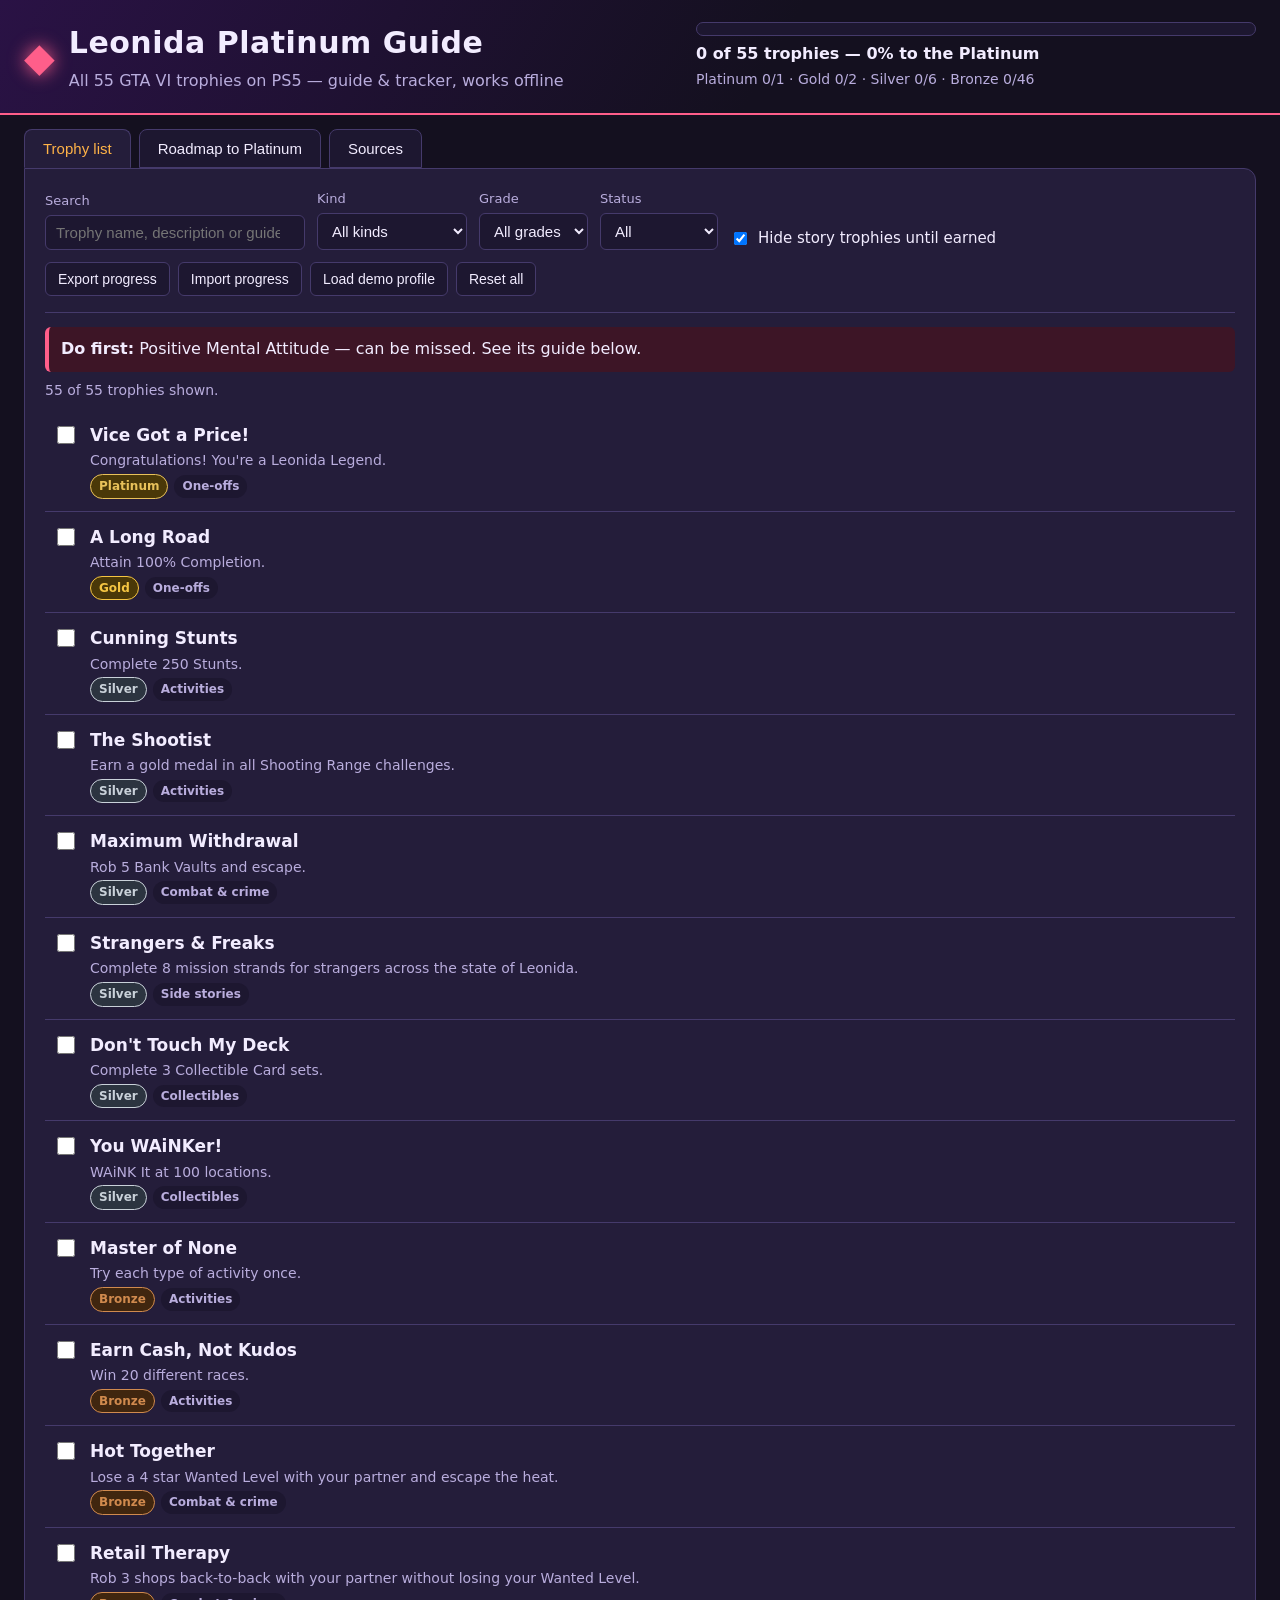
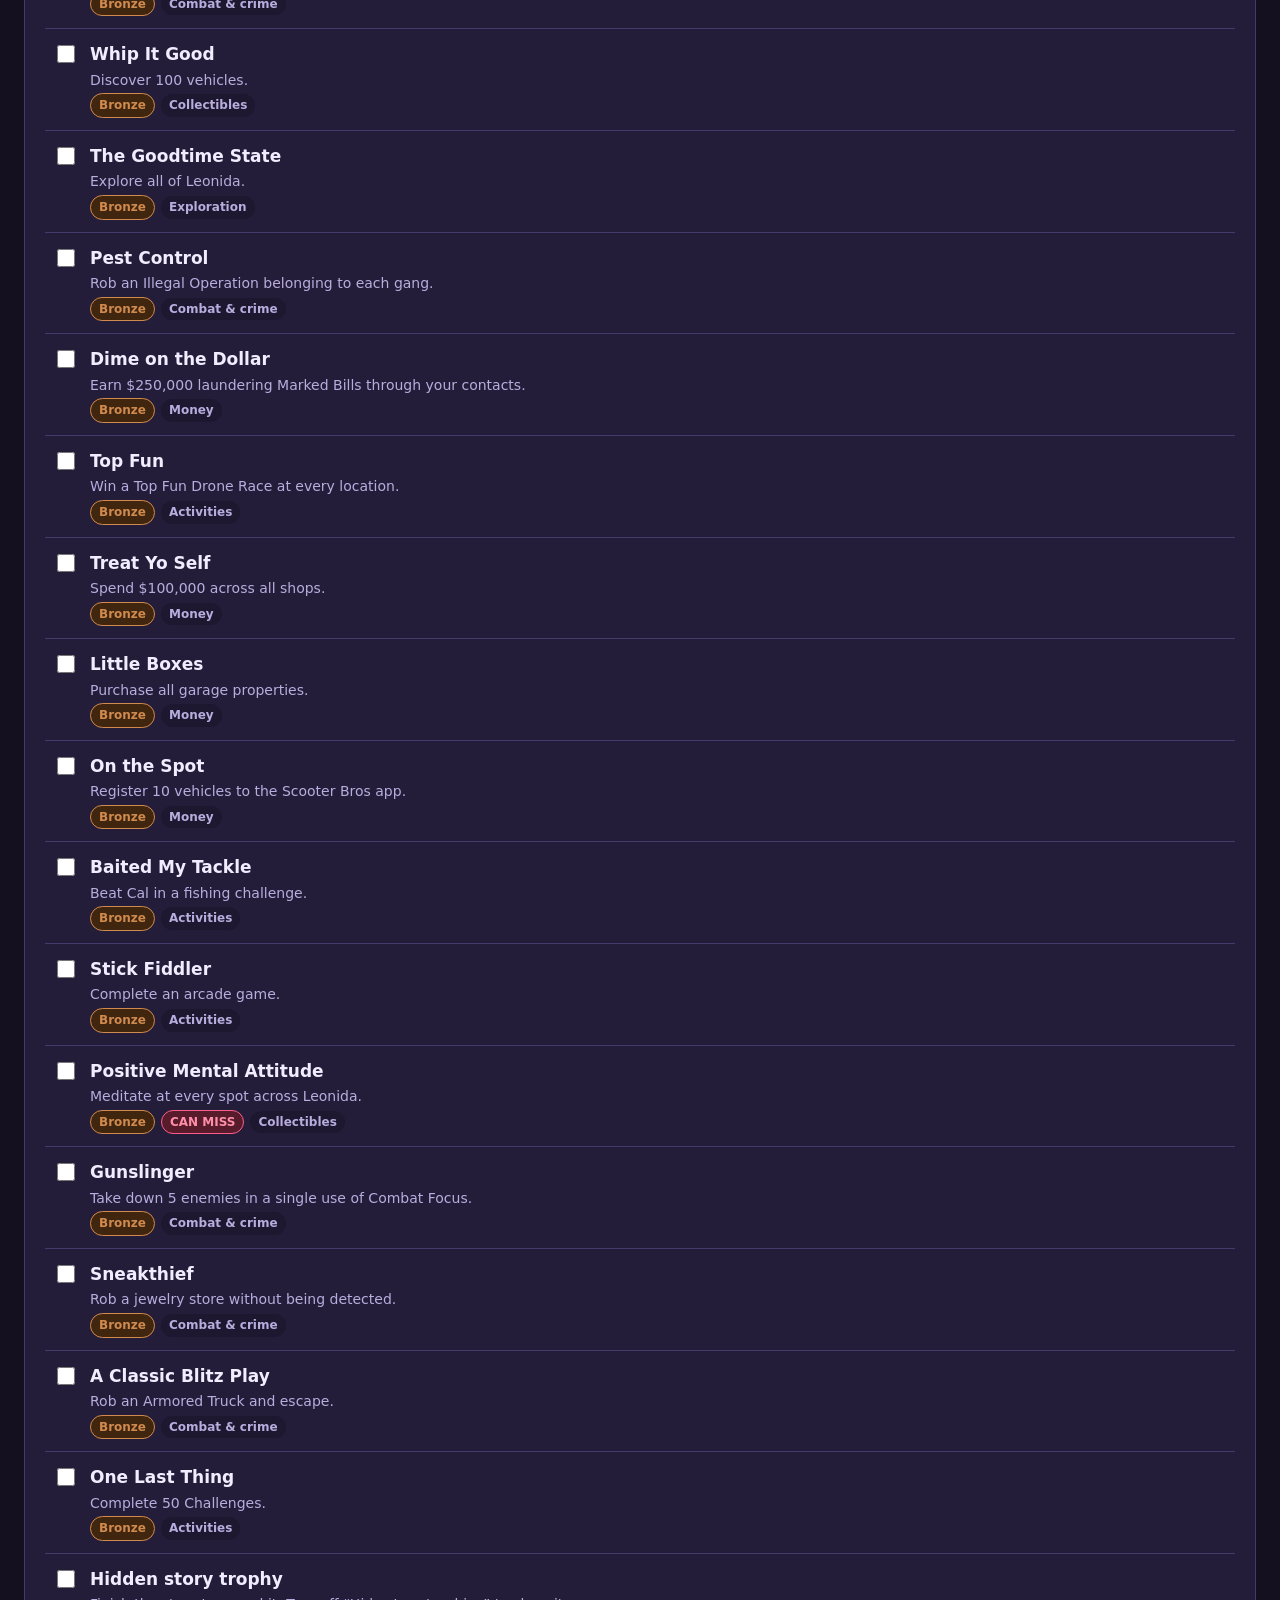
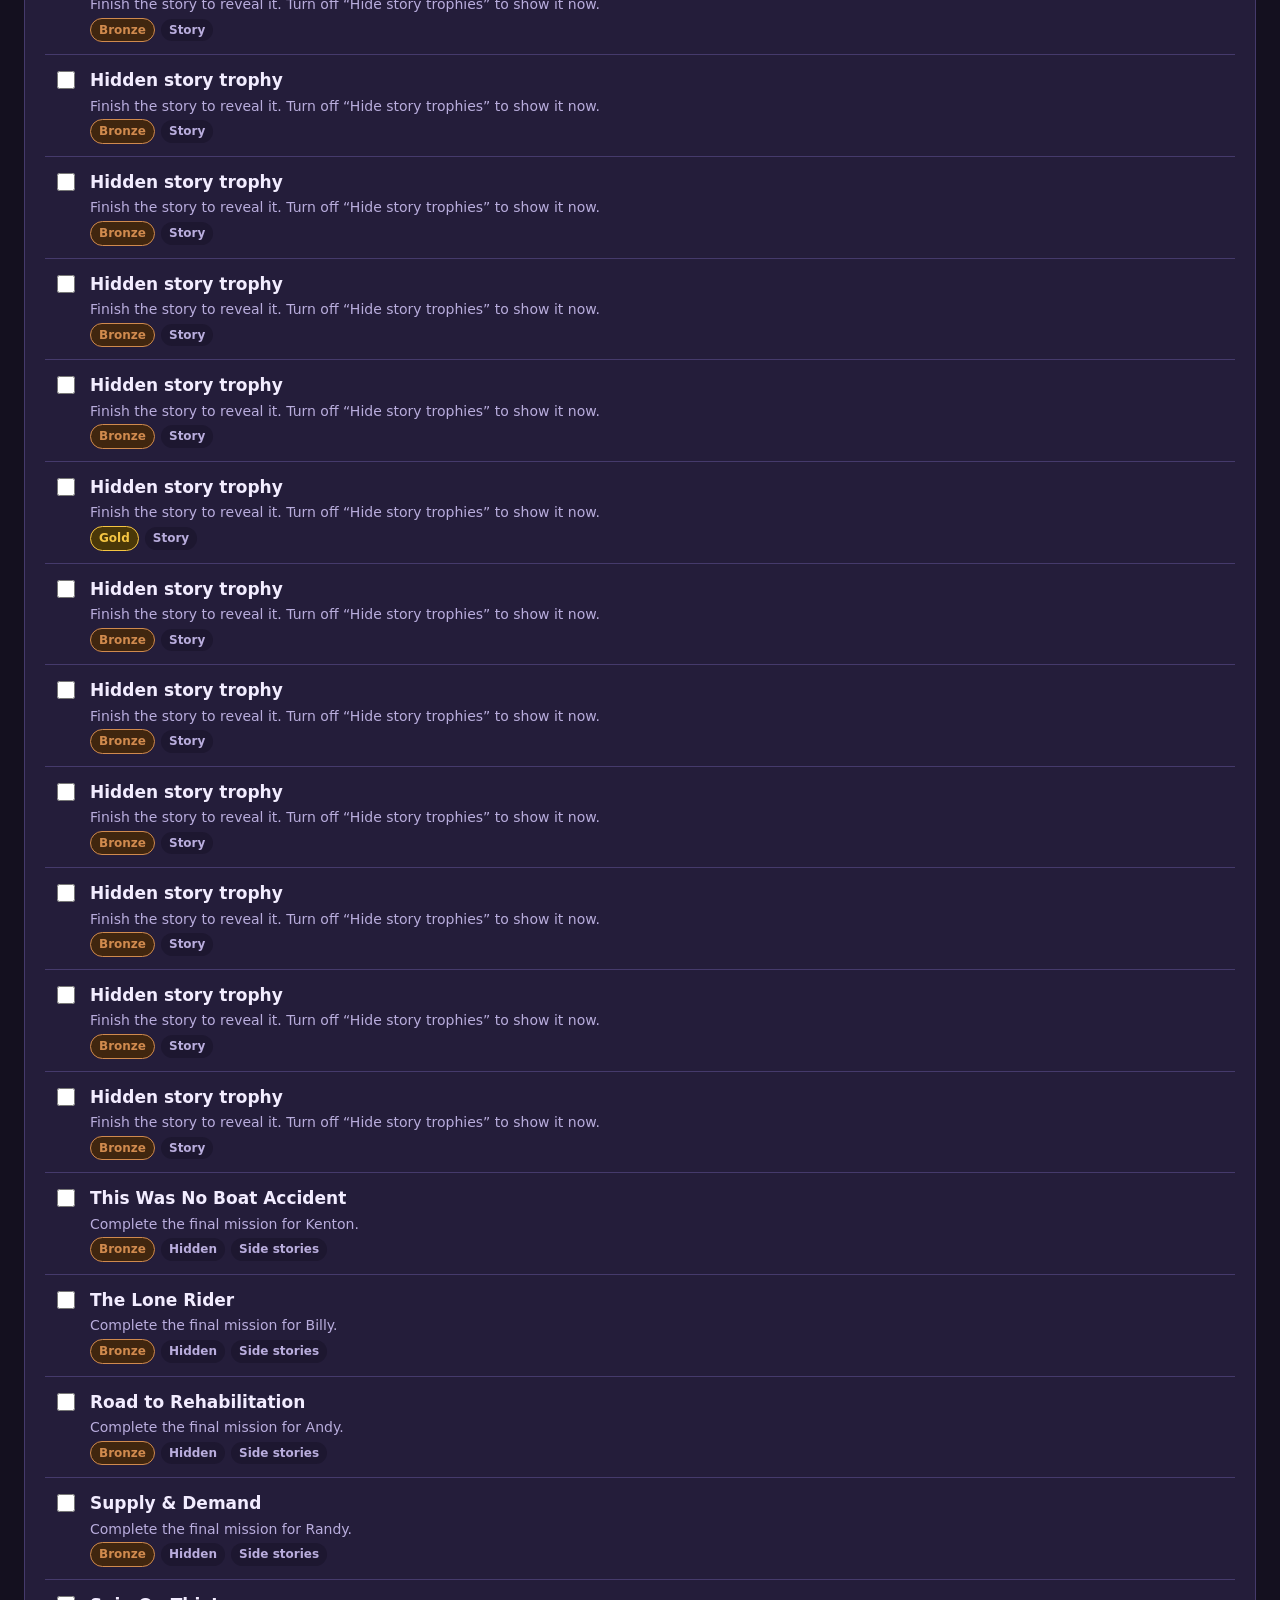
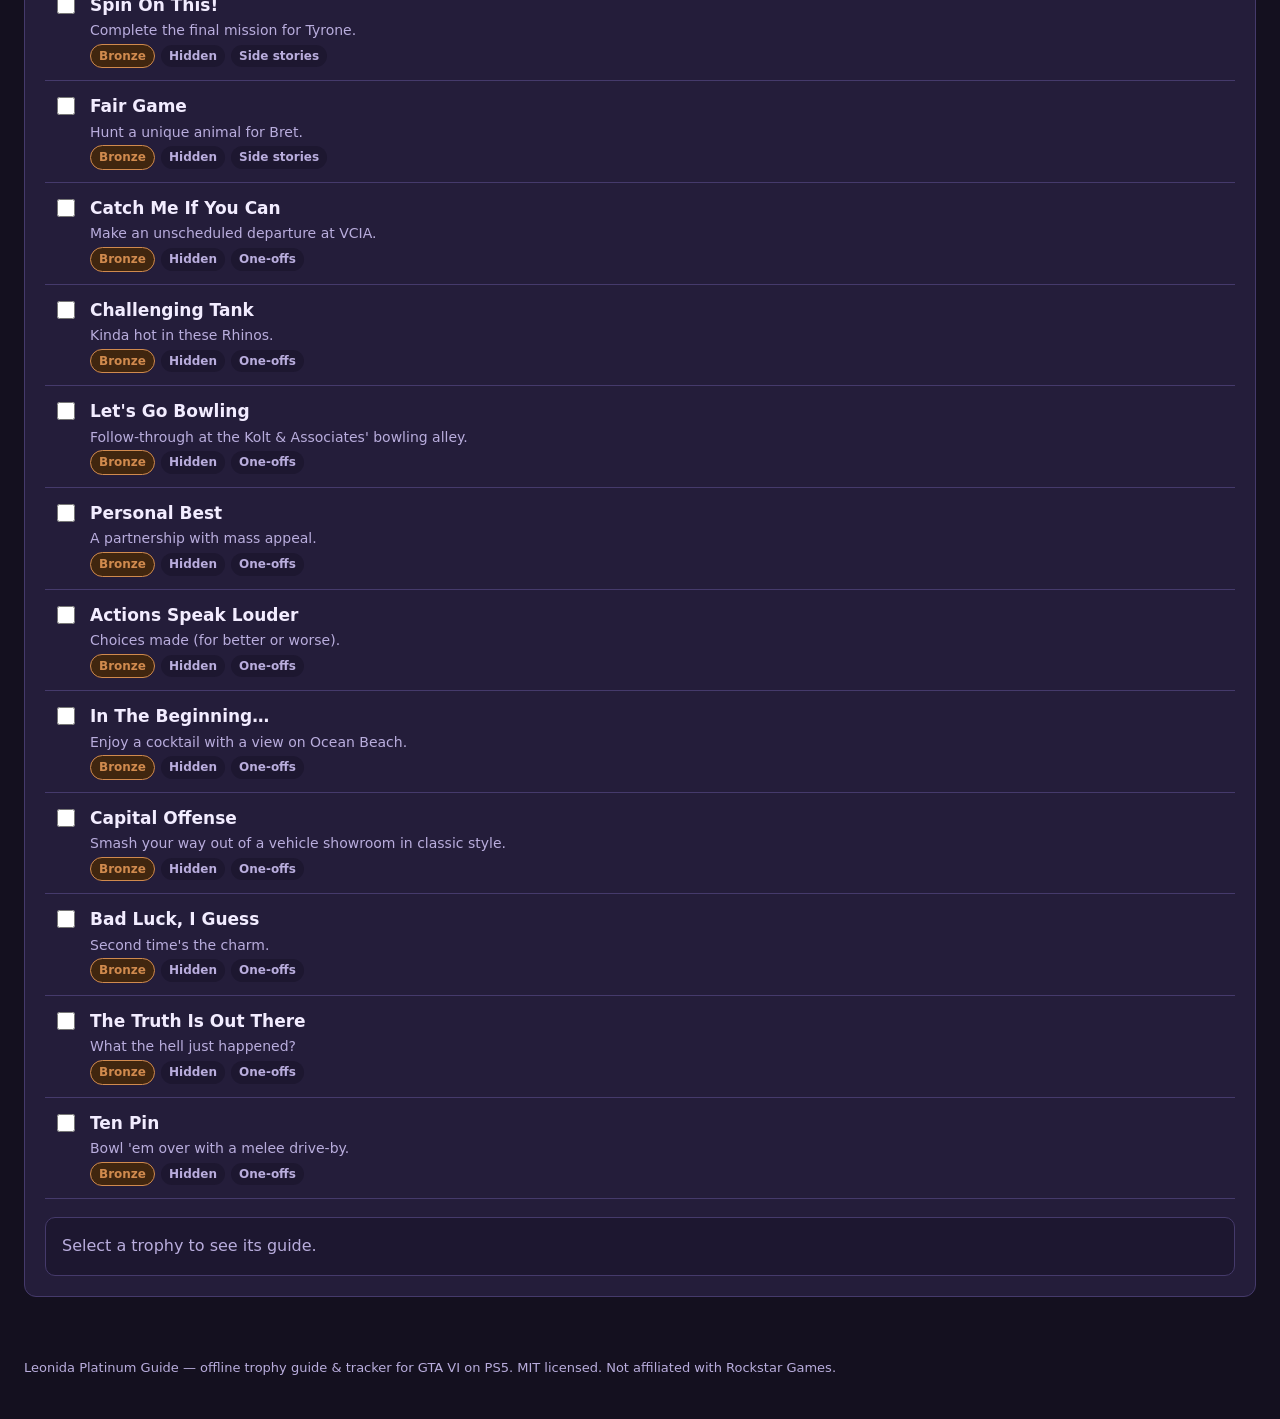
==== app/index.html @ 1af750a0 "Leonida Platinum Guide: offline GTA VI trophy guide and tracker (55 trophies)" ====
<!DOCTYPE html>
<html lang="en">
<head>
<meta charset="utf-8">
<meta name="viewport" content="width=device-width, initial-scale=1">
<title>Leonida Platinum Guide — GTA VI Trophy Guide &amp; Tracker</title>
<meta name="description" content="Offline guide and tracker for all 55 PlayStation 5 trophies of Grand Theft Auto VI: official names, descriptions and grades, a saved checklist, filters, a spoiler setting, and a roadmap to the Platinum.">
<link rel="stylesheet" href="styles.css">
</head>
<body>
<header class="top">
<div class="brand">
<span class="brand-mark" aria-hidden="true">&#9670;</span>
<div>
<h1>Leonida Platinum Guide</h1>
<p class="subtitle">All 55 GTA VI trophies on PS5 &mdash; guide &amp; tracker, works offline</p>
</div>
</div>
<div class="progress" role="status" aria-label="Overall progress">
<div class="progress-bar"><div class="progress-fill" id="progressFill"></div></div>
<p class="progress-text" id="progressText">Loading&hellip;</p>
<p class="grade-counts" id="gradeCounts"></p>
</div>
</header>

<nav class="views" aria-label="Sections">
<button type="button" data-view="list" class="view-btn active">Trophy list</button>
<button type="button" data-view="roadmap" class="view-btn">Roadmap to Platinum</button>
<button type="button" data-view="sources" class="view-btn">Sources</button>
</nav>

<p class="demo-banner" id="demoBanner" hidden>DEMO profile loaded &mdash; this is sample progress so you can see the tracker working. <button type="button" id="demoClear">Clear demo</button></p>

<main>
<section id="view-list" class="view">
<div class="toolbar">
<label class="tool">Search
<input type="search" id="search" placeholder="Trophy name, description or guide&hellip;" autocomplete="off">
</label>
<label class="tool">Kind
<select id="filterKind">
<option value="all">All kinds</option>
<option value="story">Story</option>
<option value="side">Side stories</option>
<option value="activity">Activities</option>
<option value="collectible">Collectibles</option>
<option value="combat">Combat &amp; crime</option>
<option value="exploration">Exploration</option>
<option value="money">Money</option>
<option value="misc">One-offs</option>
</select>
</label>
<label class="tool">Grade
<select id="filterGrade">
<option value="all">All grades</option>
<option value="Platinum">Platinum</option>
<option value="Gold">Gold</option>
<option value="Silver">Silver</option>
<option value="Bronze">Bronze</option>
</select>
</label>
<label class="tool">Status
<select id="filterStatus">
<option value="all">All</option>
<option value="earned">Earned</option>
<option value="remaining">Still to earn</option>
<option value="missable">Missable</option>
</select>
</label>
<label class="tool check"><input type="checkbox" id="spoilerToggle" checked> Hide story trophies until earned</label>
<div class="tool buttons">
<button type="button" id="exportBtn">Export progress</button>
<button type="button" id="importBtn">Import progress</button>
<input type="file" id="importFile" accept="application/json,.json" hidden>
<button type="button" id="demoBtn">Load demo profile</button>
<button type="button" id="resetBtn">Reset all</button>
</div>
</div>
<p class="do-first" id="doFirst"></p>
<p class="result-count" id="resultCount"></p>
<ul class="trophy-list" id="trophyList"></ul>
<aside class="detail" id="detail" aria-live="polite">
<p class="detail-empty">Select a trophy to see its guide.</p>
<div id="detailContent" hidden></div>
</aside>
</section>

<section id="view-roadmap" class="view" hidden>
<h2>Roadmap to the Platinum</h2>
<p>One playthrough is enough: there are no online trophies and no difficulty
trophies. The order below keeps the missable trophy safe and leaves the long
grinds for after the credits, when everything is open. Numbers marked
&ldquo;reported&rdquo; come from launch-week guides, not from Rockstar.</p>
<div id="roadmapContent"></div>
<h3>Save rules that protect the run</h3>
<ul>
<li>Keep one manual save at the start of every chapter, plus one untouched save from just before the final mission. There is no mission replay and no New Game Plus.</li>
<li>Do Lucia&rsquo;s balcony meditation in Chapter 1 &mdash; it counts toward Positive Mental Attitude and disappears after that chapter.</li>
<li>Do Race Against Yago the moment it appears in Chapter 3 (hourglass icon) &mdash; it is time-sensitive.</li>
<li>Never use cheats on your trophy save: cheats are reported to switch off trophies and saving.</li>
<li>The 100% checklist appears after the story under Progress &gt; Stats &gt; 100% Completion, but work you do earlier still counts.</li>
</ul>
</section>

<section id="view-sources" class="view" hidden>
<h2>Sources &amp; how the list was verified</h2>
<p>Grand Theft Auto VI is developed and published by Rockstar Games. This is an
independent fan-made guide, not affiliated with or endorsed by Rockstar. No
Rockstar logo or official artwork is used.</p>
<p>Rockstar, Sony and Microsoft have not published a trophy list on their own
channels. Every trophy name, official description and grade in this guide was
verified on 19 November 2026 against the live PlayStation trophy list as
mirrored by Exophase (55 entries, with real player unlock rarity) and
cross-checked against five independent full lists that agree on all 55 names,
descriptions and grades: OutputLag, HowToVideoGame, Press-Start, GamesRadar+
and PC Gamer, and GTABase. Push Square also reported the 55-trophy count from
Exophase on 18 November 2026.</p>
<p>Five hidden trophies have no confirmed unlock method yet at launch (In The
Beginning&hellip;, Capital Offense, Bad Luck, I Guess, The Truth Is Out There,
Ten Pin). Their guides say so honestly instead of inventing a method. Figures
marked &ldquo;reported&rdquo; in the roadmap (for example the 35-task 100%
checklist, 18 meditation spots, 42 Shooting Range gold medals) come from
launch-week guides, not from official sources. Xbox Gamerscore values are not
shown: published values conflict between sources.</p>
<h3>Source list</h3>
<ul>
<li>Exophase &mdash; Grand Theft Auto VI Trophies, PS5 (live PSN list)</li>
<li>OutputLag &mdash; GTA 6 Trophy List: All 55 Trophies and Achievements (18 Nov 2026)</li>
<li>HowToVideoGame &mdash; GTA 6: Trophy and Achievement List (18 Nov 2026)</li>
<li>Press-Start &mdash; Here&rsquo;s The Full Trophy/Achievement List For Grand Theft Auto 6 (18 Nov 2026)</li>
<li>GamesRadar+ &amp; PC Gamer &mdash; Complete GTA 6 Trophy and Achievement list (18 Nov 2026)</li>
<li>GTABase &mdash; GTA 6 Trophy Guide &amp; Achievements List (PS5 &amp; Xbox Series X|S)</li>
<li>Push Square &mdash; GTA 6 PS5 Trophies Revealed (18 Nov 2026)</li>
</ul>
<p class="fineprint">Data verified 19 November 2026. Trophy names and descriptions are Rockstar&rsquo;s; guide text is written in our own words.</p>
</section>
</main>

<footer>
<p>Leonida Platinum Guide &mdash; offline trophy guide &amp; tracker for GTA VI on PS5. MIT licensed. Not affiliated with Rockstar Games.</p>
</footer>
<script src="app.js"></script>
</body>
</html>
---- app/styles.css ----
:root {
  --bg: #14101f;
  --bg2: #1d1730;
  --card: #241d3a;
  --card2: #2c2347;
  --line: #453a6b;
  --text: #f2ecff;
  --muted: #b9addd;
  --accent: #ff5e8a;
  --accent2: #ffb347;
  --good: #58d68d;
  --plat: #e8c15a;
  --gold: #f5c542;
  --silver: #c9d1d9;
  --bronze: #d08a4e;
}
* { box-sizing: border-box; }
body {
  margin: 0;
  background: var(--bg);
  color: var(--text);
  font: 16px/1.55 system-ui, -apple-system, "Segoe UI", Roboto, sans-serif;
}
a { color: var(--accent2); }
.top {
  display: flex; flex-wrap: wrap; gap: 16px 32px;
  align-items: center; justify-content: space-between;
  padding: 20px 24px;
  background: linear-gradient(120deg, #2a1245, #14101f 60%);
  border-bottom: 2px solid var(--accent);
}
.brand { display: flex; gap: 14px; align-items: center; }
.brand-mark {
  font-size: 40px; color: var(--accent);
  text-shadow: 0 0 18px var(--accent);
}
h1 { margin: 0; font-size: 30px; letter-spacing: .5px; }
.subtitle { margin: 2px 0 0; color: var(--muted); }
.progress { min-width: 280px; flex: 1; max-width: 560px; }
.progress-bar {
  height: 14px; background: var(--bg2);
  border: 1px solid var(--line); border-radius: 7px; overflow: hidden;
}
.progress-fill {
  height: 100%; width: 0%;
  background: linear-gradient(90deg, var(--accent), var(--accent2));
  transition: width .3s;
}
.progress-text { margin: 6px 0 2px; font-weight: 700; }
.grade-counts { margin: 0; color: var(--muted); font-size: 14px; }
.views { display: flex; gap: 8px; padding: 14px 24px 0; }
.view-btn {
  background: var(--bg2); color: var(--text);
  border: 1px solid var(--line); border-radius: 8px 8px 0 0;
  padding: 10px 18px; font-size: 15px; cursor: pointer;
}
.view-btn.active { background: var(--card); border-bottom-color: var(--card); color: var(--accent2); }
.demo-banner {
  margin: 12px 24px 0; padding: 10px 14px;
  background: #3a2b12; border: 1px solid var(--accent2);
  border-radius: 8px; color: #ffe1a8;
}
main { padding: 0 24px 32px; }
.view { background: var(--card); border: 1px solid var(--line); border-radius: 0 12px 12px 12px; padding: 20px; margin-top: 0; }
.view h2 { margin-top: 0; }
.toolbar {
  display: flex; flex-wrap: wrap; gap: 12px; align-items: end;
  padding-bottom: 16px; border-bottom: 1px solid var(--line);
}
.tool { display: flex; flex-direction: column; gap: 4px; font-size: 13px; color: var(--muted); }
.tool.check { flex-direction: row; align-items: center; gap: 8px; color: var(--text); font-size: 15px; }
.tool input[type="search"], .tool select {
  background: var(--bg2); color: var(--text);
  border: 1px solid var(--line); border-radius: 6px; padding: 8px 10px; font-size: 15px;
}
.tool input[type="search"] { min-width: 260px; }
.tool.buttons { flex-direction: row; gap: 8px; }
button {
  background: var(--bg2); color: var(--text);
  border: 1px solid var(--line); border-radius: 6px;
  padding: 8px 12px; font-size: 14px; cursor: pointer;
}
button:hover { border-color: var(--accent2); }
.do-first {
  margin: 14px 0 4px; padding: 10px 12px;
  background: #3d1526; border-left: 4px solid var(--accent); border-radius: 6px;
}
.result-count { color: var(--muted); font-size: 14px; margin: 8px 0; }
.trophy-list { list-style: none; margin: 0; padding: 0; }
.trophy-row {
  display: flex; gap: 12px; align-items: flex-start;
  padding: 12px 8px; border-bottom: 1px solid var(--line); cursor: pointer;
}
.trophy-row:hover { background: var(--card2); }
.trophy-row.selected { background: var(--card2); outline: 2px solid var(--accent2); outline-offset: -2px; }
.trophy-row.earned .trophy-name { text-decoration: line-through; color: var(--good); }
.trophy-row input[type="checkbox"] { margin-top: 4px; width: 18px; height: 18px; accent-color: var(--good); flex: none; }
.trophy-main { flex: 1; min-width: 0; }
.trophy-name { font-weight: 700; font-size: 17px; }
.trophy-desc { color: var(--muted); font-size: 14px; margin: 2px 0; }
.trophy-meta { font-size: 13px; color: var(--muted); }
.badge {
  display: inline-block; padding: 2px 8px; border-radius: 20px;
  font-size: 12px; font-weight: 700; margin-right: 6px;
}
.badge.Platinum { background: #4a3808; color: var(--plat); border: 1px solid var(--plat); }
.badge.Gold { background: #4a3808; color: var(--gold); border: 1px solid var(--gold); }
.badge.Silver { background: #2c3440; color: var(--silver); border: 1px solid var(--silver); }
.badge.Bronze { background: #40260f; color: var(--bronze); border: 1px solid var(--bronze); }
.badge.missable { background: #571b2c; color: #ff8fa8; border: 1px solid var(--accent); }
.badge.hidden { background: var(--bg2); color: var(--muted); }
.detail {
  margin-top: 18px; padding: 16px;
  background: var(--bg2); border: 1px solid var(--line); border-radius: 10px;
}
.detail-empty { color: var(--muted); margin: 0; }
.detail h3 { margin: 0 0 4px; font-size: 22px; }
.detail .official { color: var(--muted); font-style: italic; }
.detail .guide-text { margin: 12px 0; }
.detail .sources { font-size: 13px; color: var(--muted); }
.detail label { display: block; margin-top: 12px; font-size: 14px; color: var(--muted); }
.detail textarea {
  width: 100%; min-height: 56px; margin-top: 4px;
  background: var(--bg); color: var(--text);
  border: 1px solid var(--line); border-radius: 6px; padding: 8px; font: inherit;
}
.detail .earned-line { margin-top: 12px; font-weight: 700; }
.phase { margin: 18px 0; padding: 14px; background: var(--bg2); border: 1px solid var(--line); border-radius: 10px; }
.phase h3 { margin: 0 0 6px; color: var(--accent2); }
.phase ul { margin: 8px 0 0; padding-left: 20px; }
.phase li { margin: 3px 0; }
.phase li.done { color: var(--good); }
footer { padding: 16px 24px 28px; color: var(--muted); font-size: 13px; }
.fineprint { font-size: 13px; color: var(--muted); }
@media (max-width: 720px) {
  .tool input[type="search"] { min-width: 0; width: 100%; }
  h1 { font-size: 24px; }
  main { padding: 0 12px 24px; }
  .top, .views { padding-left: 12px; padding-right: 12px; }
}
@media print {
  body { background: #fff; color: #000; }
  .toolbar, .views, .detail, footer { display: none; }
  .view { border: none; }
}
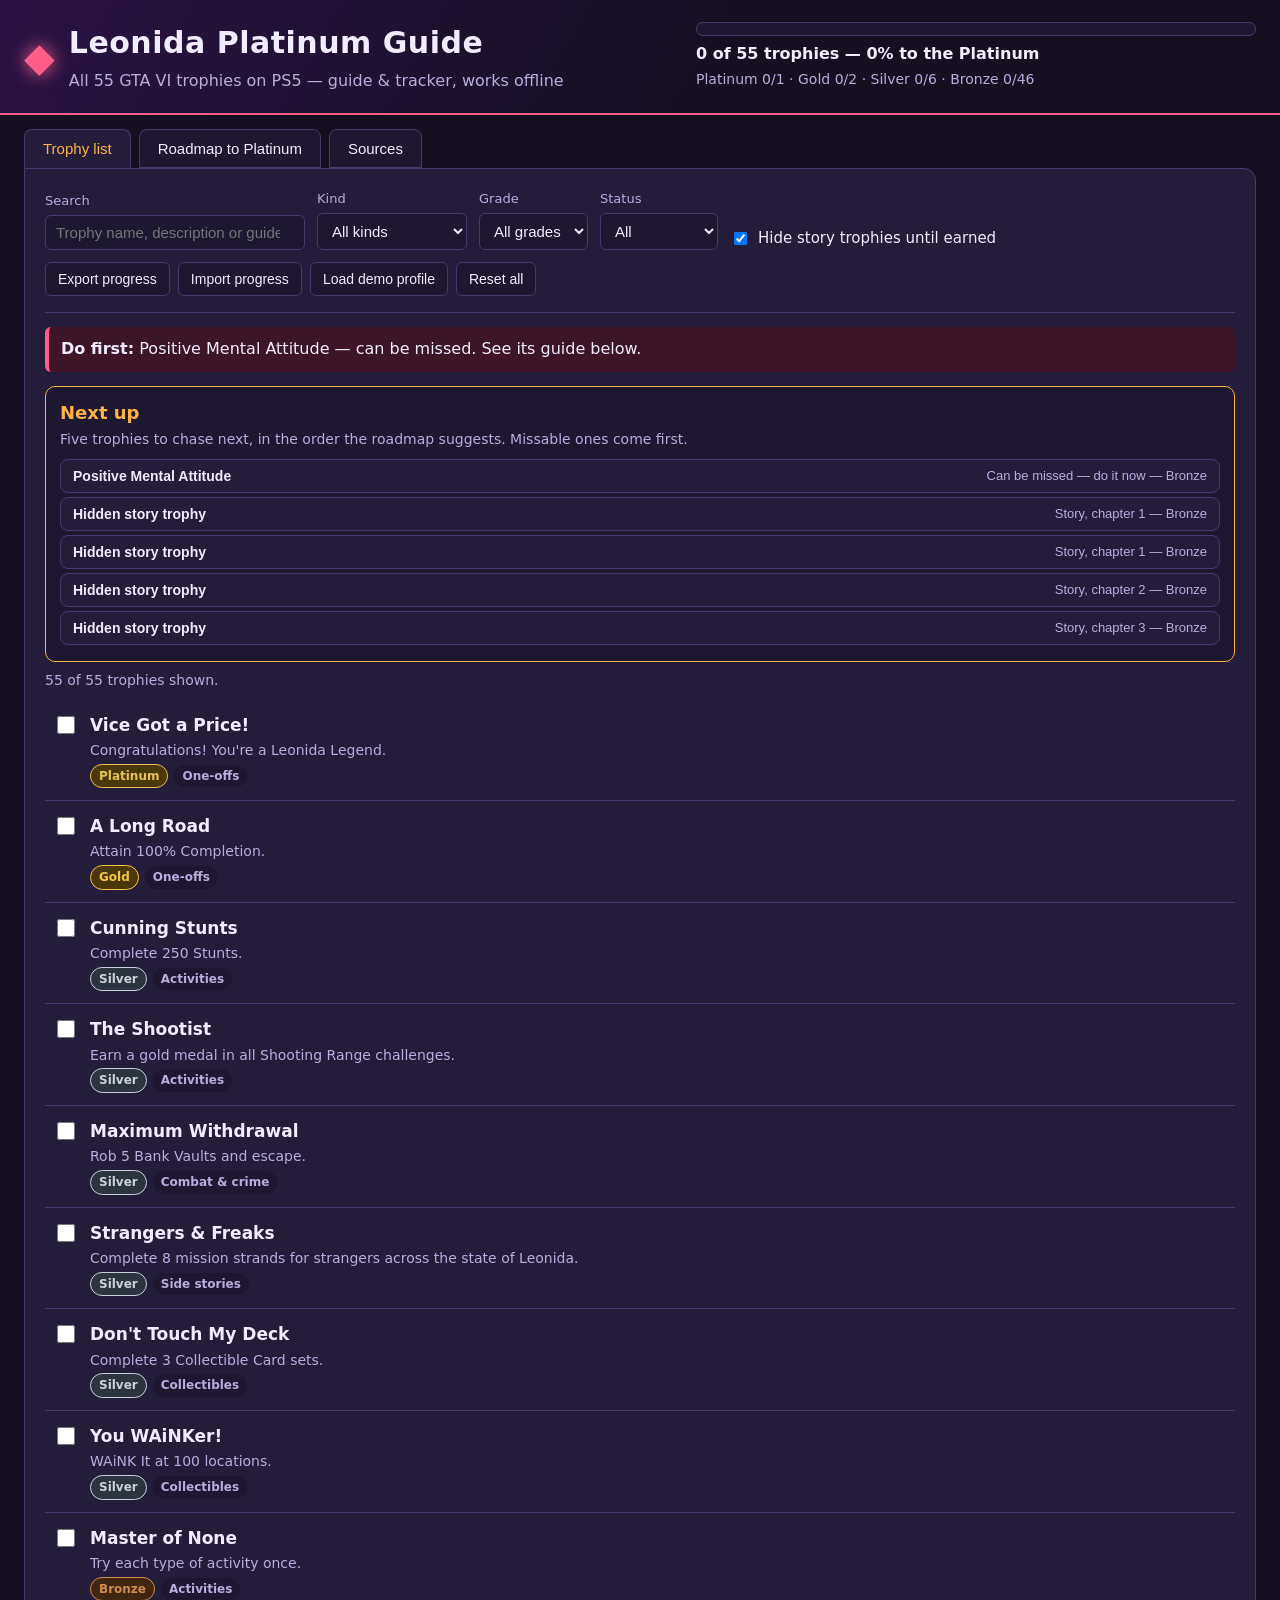
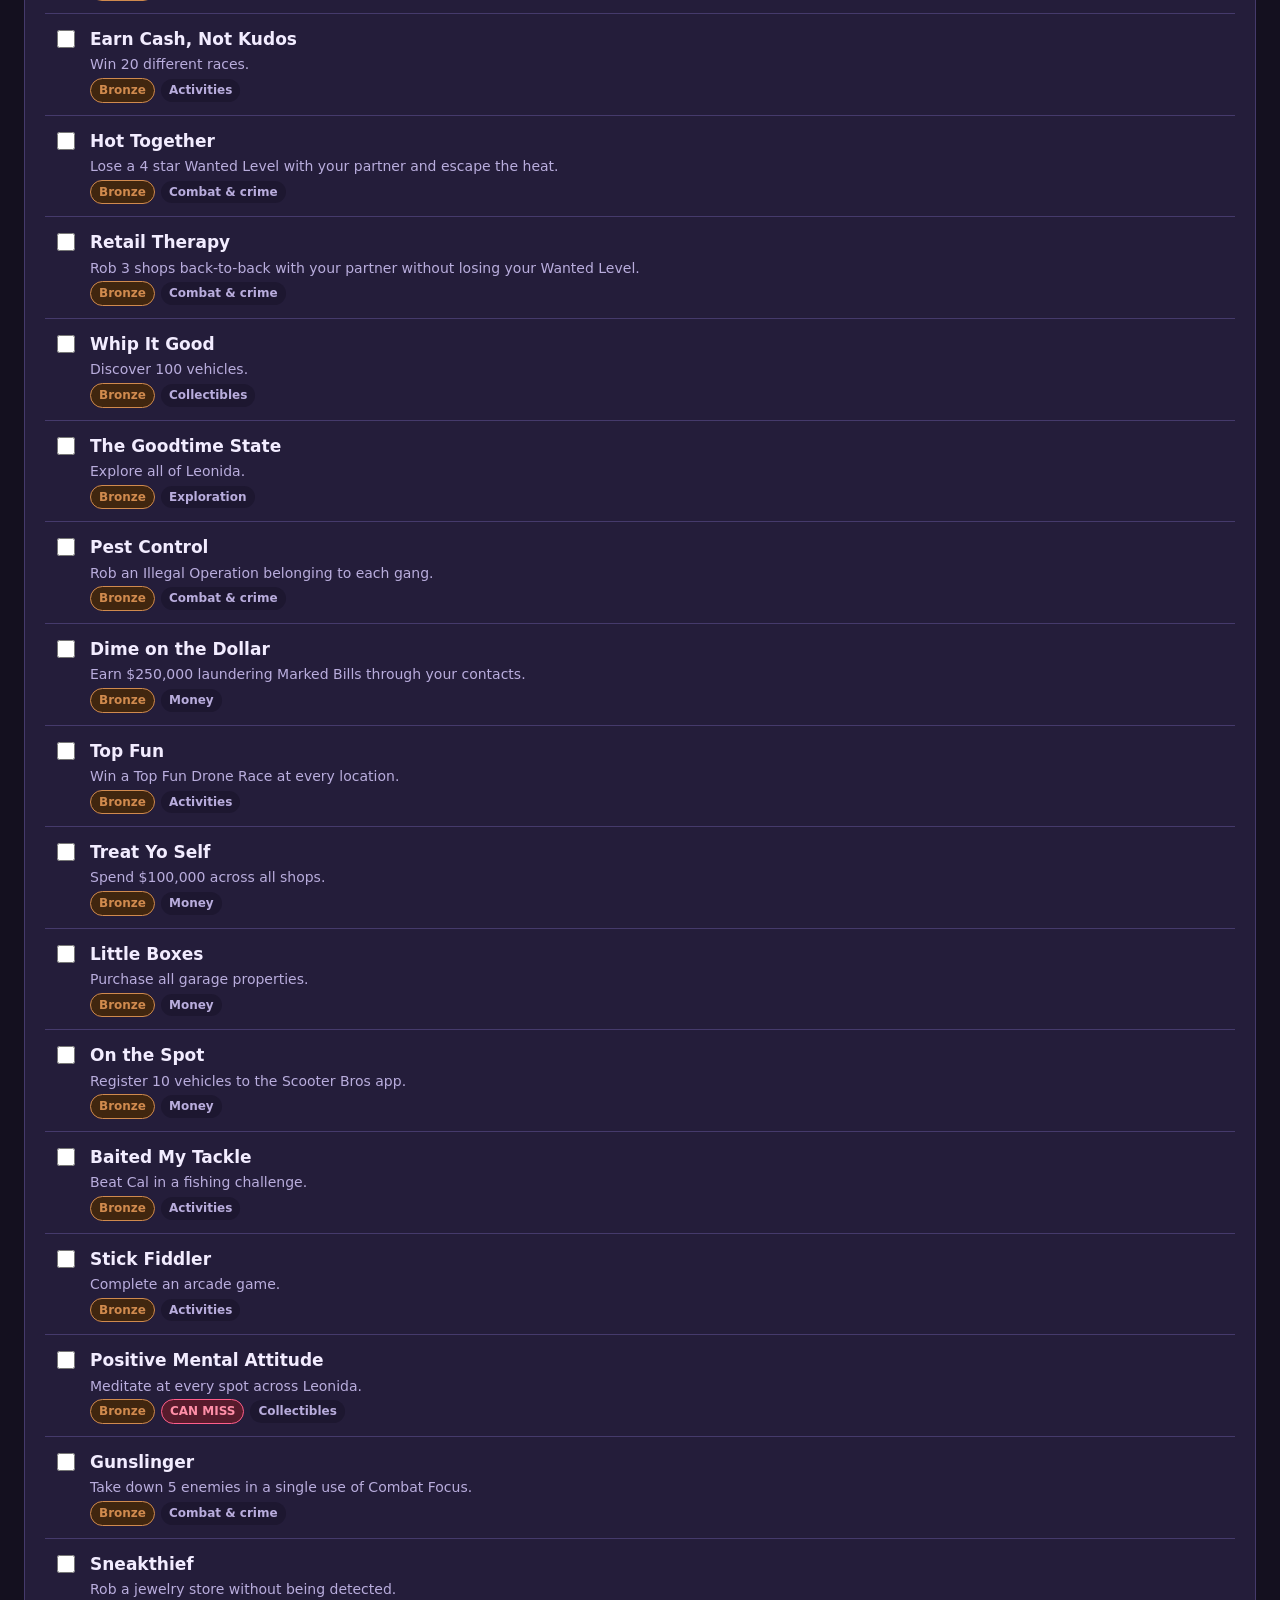
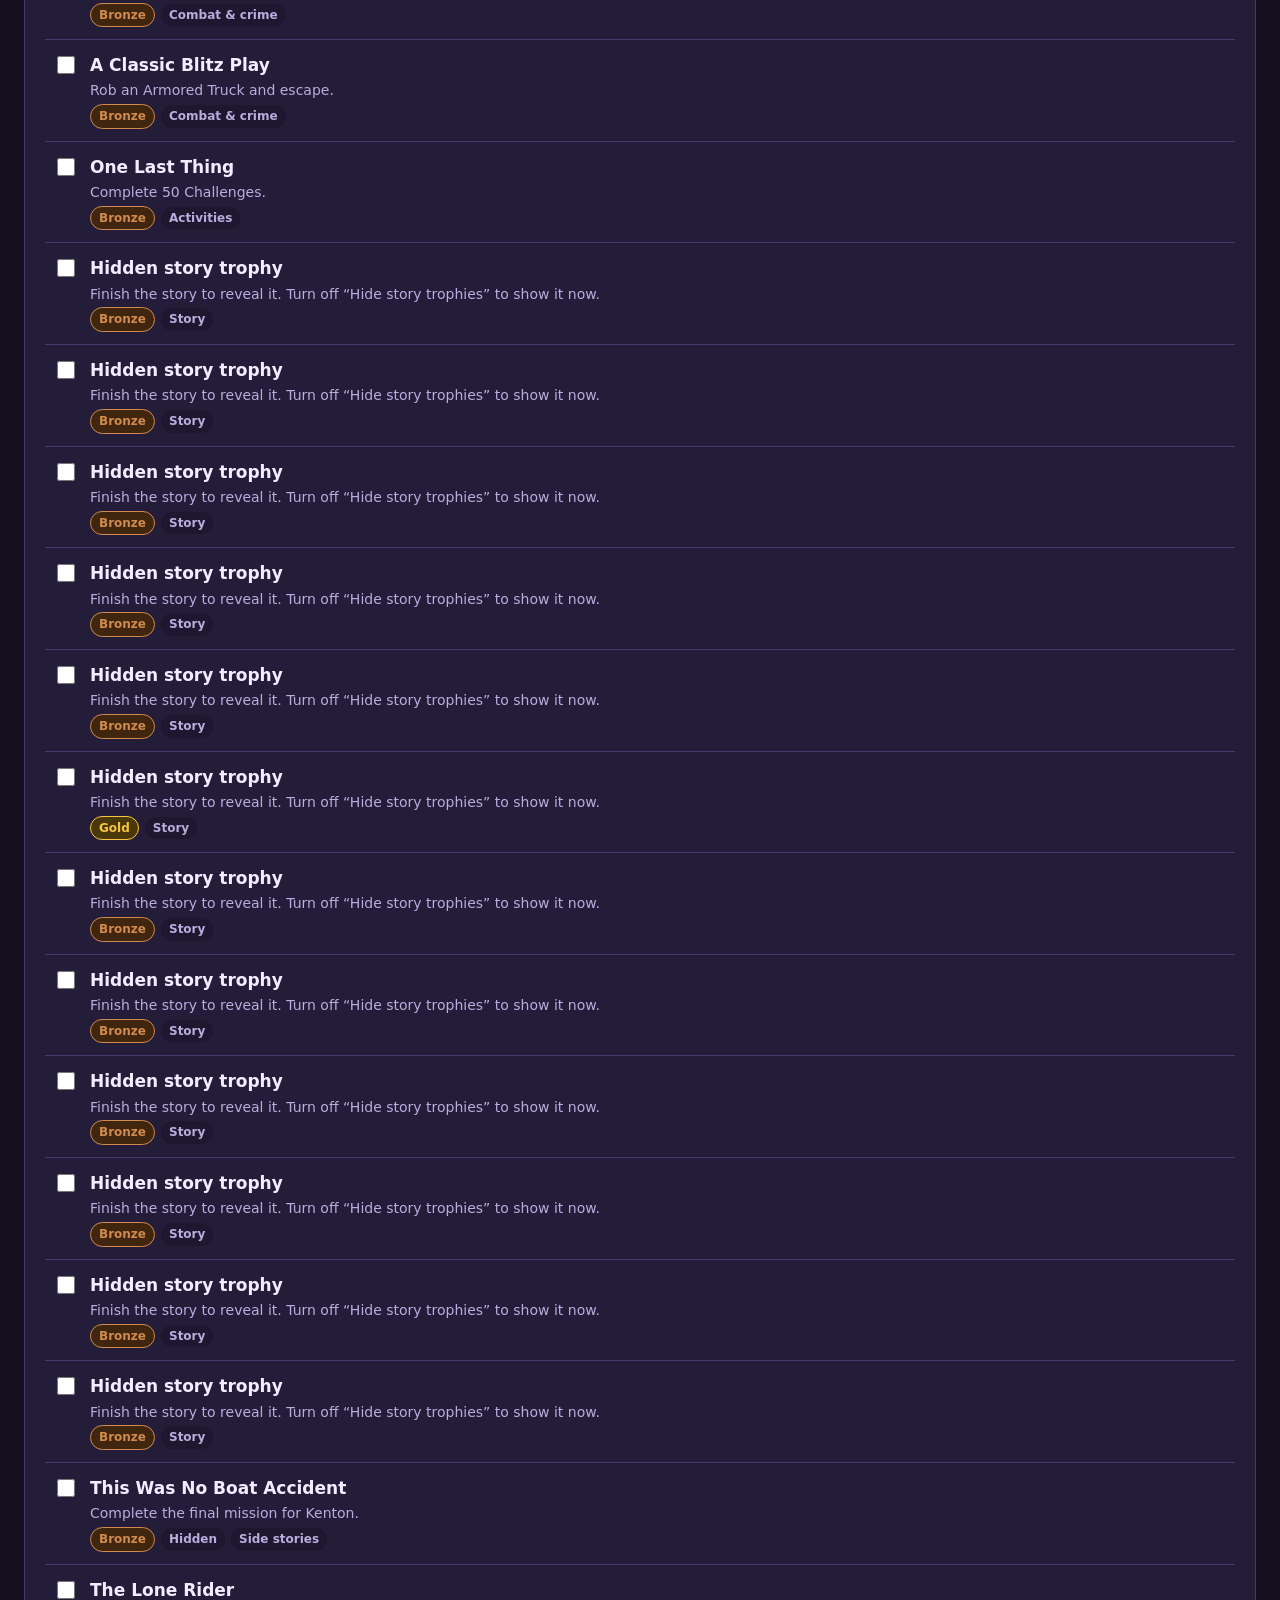
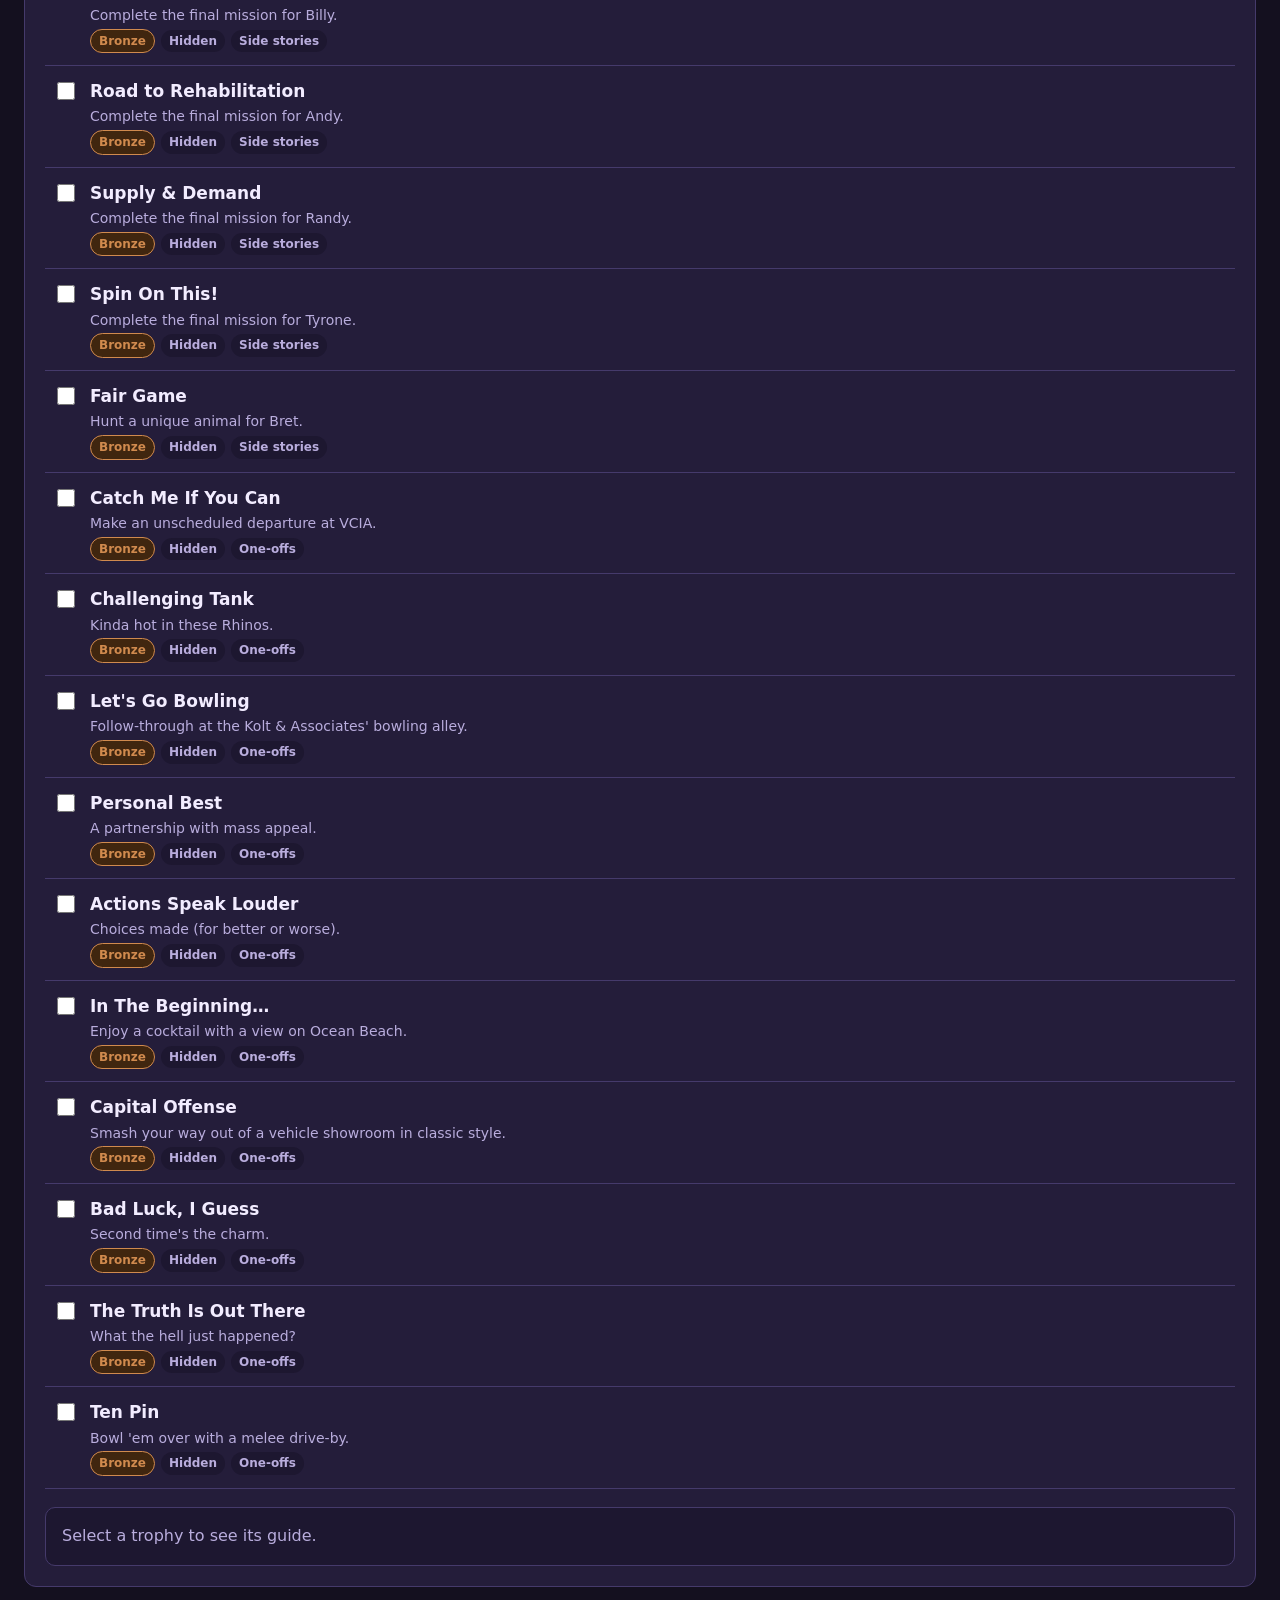
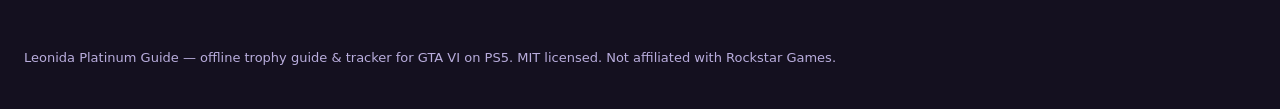
==== commit 10600181: "Add Next-up planner + phase progress; reword all 55 guides in own words" ====
--- a/app/index.html
+++ b/app/index.html
@@ -2,142 +2,143 @@
 <html lang="en">
 <head>
 <meta charset="utf-8">
-<meta name="viewport" content="width=device-width, initial-scale=1">
+<meta content="width=device-width, initial-scale=1" name="viewport">
 <title>Leonida Platinum Guide — GTA VI Trophy Guide &amp; Tracker</title>
-<meta name="description" content="Offline guide and tracker for all 55 PlayStation 5 trophies of Grand Theft Auto VI: official names, descriptions and grades, a saved checklist, filters, a spoiler setting, and a roadmap to the Platinum.">
-<link rel="stylesheet" href="styles.css">
+<meta content="Offline guide and tracker for all 55 PlayStation 5 trophies of Grand Theft Auto VI: official names, descriptions and grades, a saved checklist, filters, a spoiler setting, and a roadmap to the Platinum." name="description">
+<link href="styles.css" rel="stylesheet">
 </head>
 <body>
 <header class="top">
-<div class="brand">
-<span class="brand-mark" aria-hidden="true">&#9670;</span>
-<div>
-<h1>Leonida Platinum Guide</h1>
-<p class="subtitle">All 55 GTA VI trophies on PS5 &mdash; guide &amp; tracker, works offline</p>
-</div>
-</div>
-<div class="progress" role="status" aria-label="Overall progress">
-<div class="progress-bar"><div class="progress-fill" id="progressFill"></div></div>
-<p class="progress-text" id="progressText">Loading&hellip;</p>
-<p class="grade-counts" id="gradeCounts"></p>
-</div>
+  <div class="brand">
+    <span aria-hidden="true" class="brand-mark">&#9670;</span>
+    <div>
+      <h1>Leonida Platinum Guide</h1>
+      <p class="subtitle">All 55 GTA VI trophies on PS5 &mdash; guide &amp; tracker, works offline</p>
+    </div>
+  </div>
+  <div aria-label="Overall progress" class="progress" role="status">
+    <div class="progress-bar"><div class="progress-fill" id="progressFill"></div></div>
+    <p class="progress-text" id="progressText">Loading&hellip;</p>
+    <p class="grade-counts" id="gradeCounts"></p>
+  </div>
 </header>
 
-<nav class="views" aria-label="Sections">
-<button type="button" data-view="list" class="view-btn active">Trophy list</button>
-<button type="button" data-view="roadmap" class="view-btn">Roadmap to Platinum</button>
-<button type="button" data-view="sources" class="view-btn">Sources</button>
+<nav aria-label="Sections" class="views">
+  <button class="view-btn active" data-view="list" type="button">Trophy list</button>
+  <button class="view-btn" data-view="roadmap" type="button">Roadmap to Platinum</button>
+  <button class="view-btn" data-view="sources" type="button">Sources</button>
 </nav>
 
-<p class="demo-banner" id="demoBanner" hidden>DEMO profile loaded &mdash; this is sample progress so you can see the tracker working. <button type="button" id="demoClear">Clear demo</button></p>
+<p class="demo-banner" hidden id="demoBanner">DEMO profile loaded &mdash; this is sample progress so you can see the tracker working. <button id="demoClear" type="button">Clear demo</button></p>
 
 <main>
-<section id="view-list" class="view">
-<div class="toolbar">
-<label class="tool">Search
-<input type="search" id="search" placeholder="Trophy name, description or guide&hellip;" autocomplete="off">
-</label>
-<label class="tool">Kind
-<select id="filterKind">
-<option value="all">All kinds</option>
-<option value="story">Story</option>
-<option value="side">Side stories</option>
-<option value="activity">Activities</option>
-<option value="collectible">Collectibles</option>
-<option value="combat">Combat &amp; crime</option>
-<option value="exploration">Exploration</option>
-<option value="money">Money</option>
-<option value="misc">One-offs</option>
-</select>
-</label>
-<label class="tool">Grade
-<select id="filterGrade">
-<option value="all">All grades</option>
-<option value="Platinum">Platinum</option>
-<option value="Gold">Gold</option>
-<option value="Silver">Silver</option>
-<option value="Bronze">Bronze</option>
-</select>
-</label>
-<label class="tool">Status
-<select id="filterStatus">
-<option value="all">All</option>
-<option value="earned">Earned</option>
-<option value="remaining">Still to earn</option>
-<option value="missable">Missable</option>
-</select>
-</label>
-<label class="tool check"><input type="checkbox" id="spoilerToggle" checked> Hide story trophies until earned</label>
-<div class="tool buttons">
-<button type="button" id="exportBtn">Export progress</button>
-<button type="button" id="importBtn">Import progress</button>
-<input type="file" id="importFile" accept="application/json,.json" hidden>
-<button type="button" id="demoBtn">Load demo profile</button>
-<button type="button" id="resetBtn">Reset all</button>
-</div>
-</div>
-<p class="do-first" id="doFirst"></p>
-<p class="result-count" id="resultCount"></p>
-<ul class="trophy-list" id="trophyList"></ul>
-<aside class="detail" id="detail" aria-live="polite">
-<p class="detail-empty">Select a trophy to see its guide.</p>
-<div id="detailContent" hidden></div>
-</aside>
-</section>
+  <section class="view" id="view-list">
+    <div class="toolbar">
+      <label class="tool">Search
+        <input autocomplete="off" id="search" placeholder="Trophy name, description or guide&hellip;" type="search">
+      </label>
+      <label class="tool">Kind
+        <select id="filterKind">
+          <option value="all">All kinds</option>
+          <option value="story">Story</option>
+          <option value="side">Side stories</option>
+          <option value="activity">Activities</option>
+          <option value="collectible">Collectibles</option>
+          <option value="combat">Combat &amp; crime</option>
+          <option value="exploration">Exploration</option>
+          <option value="money">Money</option>
+          <option value="misc">One-offs</option>
+        </select>
+      </label>
+      <label class="tool">Grade
+        <select id="filterGrade">
+          <option value="all">All grades</option>
+          <option value="Platinum">Platinum</option>
+          <option value="Gold">Gold</option>
+          <option value="Silver">Silver</option>
+          <option value="Bronze">Bronze</option>
+        </select>
+      </label>
+      <label class="tool">Status
+        <select id="filterStatus">
+          <option value="all">All</option>
+          <option value="earned">Earned</option>
+          <option value="remaining">Still to earn</option>
+          <option value="missable">Missable</option>
+        </select>
+      </label>
+      <label class="tool check"><input checked id="spoilerToggle" type="checkbox"> Hide story trophies until earned</label>
+      <div class="tool buttons">
+        <button id="exportBtn" type="button">Export progress</button>
+        <button id="importBtn" type="button">Import progress</button>
+        <input accept="application/json,.json" hidden id="importFile" type="file">
+        <button id="demoBtn" type="button">Load demo profile</button>
+        <button id="resetBtn" type="button">Reset all</button>
+      </div>
+    </div>
+    <p class="do-first" id="doFirst"></p>
+    <div class="nextup" id="nextUp"></div>
+    <p class="result-count" id="resultCount"></p>
+    <ul class="trophy-list" id="trophyList"></ul>
+    <aside aria-live="polite" class="detail" id="detail">
+      <p class="detail-empty">Select a trophy to see its guide.</p>
+      <div hidden id="detailContent"></div>
+    </aside>
+  </section>
 
-<section id="view-roadmap" class="view" hidden>
-<h2>Roadmap to the Platinum</h2>
-<p>One playthrough is enough: there are no online trophies and no difficulty
-trophies. The order below keeps the missable trophy safe and leaves the long
-grinds for after the credits, when everything is open. Numbers marked
-&ldquo;reported&rdquo; come from launch-week guides, not from Rockstar.</p>
-<div id="roadmapContent"></div>
-<h3>Save rules that protect the run</h3>
-<ul>
-<li>Keep one manual save at the start of every chapter, plus one untouched save from just before the final mission. There is no mission replay and no New Game Plus.</li>
-<li>Do Lucia&rsquo;s balcony meditation in Chapter 1 &mdash; it counts toward Positive Mental Attitude and disappears after that chapter.</li>
-<li>Do Race Against Yago the moment it appears in Chapter 3 (hourglass icon) &mdash; it is time-sensitive.</li>
-<li>Never use cheats on your trophy save: cheats are reported to switch off trophies and saving.</li>
-<li>The 100% checklist appears after the story under Progress &gt; Stats &gt; 100% Completion, but work you do earlier still counts.</li>
-</ul>
-</section>
+  <section class="view" hidden id="view-roadmap">
+    <h2>Roadmap to the Platinum</h2>
+    <p>One playthrough is enough: there are no online trophies and no difficulty
+    trophies. The order below keeps the missable trophy safe and leaves the long
+    grinds for after the credits, when everything is open. Numbers marked
+    &ldquo;reported&rdquo; come from launch-week guides, not from Rockstar.</p>
+    <div id="roadmapContent"></div>
+    <h3>Save rules that protect the run</h3>
+    <ul>
+      <li>Keep one manual save at the start of every chapter, plus one untouched save from just before the final mission. There is no mission replay and no New Game Plus.</li>
+      <li>Do Lucia&rsquo;s balcony meditation in Chapter 1 &mdash; it counts toward Positive Mental Attitude and disappears after that chapter.</li>
+      <li>Do Race Against Yago the moment it appears in Chapter 3 (hourglass icon) &mdash; it is time-sensitive.</li>
+      <li>Never use cheats on your trophy save: cheats are reported to switch off trophies and saving.</li>
+      <li>The 100% checklist appears after the story under Progress &gt; Stats &gt; 100% Completion, but work you do earlier still counts.</li>
+    </ul>
+  </section>
 
-<section id="view-sources" class="view" hidden>
-<h2>Sources &amp; how the list was verified</h2>
-<p>Grand Theft Auto VI is developed and published by Rockstar Games. This is an
-independent fan-made guide, not affiliated with or endorsed by Rockstar. No
-Rockstar logo or official artwork is used.</p>
-<p>Rockstar, Sony and Microsoft have not published a trophy list on their own
-channels. Every trophy name, official description and grade in this guide was
-verified on 19 November 2026 against the live PlayStation trophy list as
-mirrored by Exophase (55 entries, with real player unlock rarity) and
-cross-checked against five independent full lists that agree on all 55 names,
-descriptions and grades: OutputLag, HowToVideoGame, Press-Start, GamesRadar+
-and PC Gamer, and GTABase. Push Square also reported the 55-trophy count from
-Exophase on 18 November 2026.</p>
-<p>Five hidden trophies have no confirmed unlock method yet at launch (In The
-Beginning&hellip;, Capital Offense, Bad Luck, I Guess, The Truth Is Out There,
-Ten Pin). Their guides say so honestly instead of inventing a method. Figures
-marked &ldquo;reported&rdquo; in the roadmap (for example the 35-task 100%
-checklist, 18 meditation spots, 42 Shooting Range gold medals) come from
-launch-week guides, not from official sources. Xbox Gamerscore values are not
-shown: published values conflict between sources.</p>
-<h3>Source list</h3>
-<ul>
-<li>Exophase &mdash; Grand Theft Auto VI Trophies, PS5 (live PSN list)</li>
-<li>OutputLag &mdash; GTA 6 Trophy List: All 55 Trophies and Achievements (18 Nov 2026)</li>
-<li>HowToVideoGame &mdash; GTA 6: Trophy and Achievement List (18 Nov 2026)</li>
-<li>Press-Start &mdash; Here&rsquo;s The Full Trophy/Achievement List For Grand Theft Auto 6 (18 Nov 2026)</li>
-<li>GamesRadar+ &amp; PC Gamer &mdash; Complete GTA 6 Trophy and Achievement list (18 Nov 2026)</li>
-<li>GTABase &mdash; GTA 6 Trophy Guide &amp; Achievements List (PS5 &amp; Xbox Series X|S)</li>
-<li>Push Square &mdash; GTA 6 PS5 Trophies Revealed (18 Nov 2026)</li>
-</ul>
-<p class="fineprint">Data verified 19 November 2026. Trophy names and descriptions are Rockstar&rsquo;s; guide text is written in our own words.</p>
-</section>
+  <section class="view" hidden id="view-sources">
+    <h2>Sources &amp; how the list was verified</h2>
+    <p>Grand Theft Auto VI is developed and published by Rockstar Games. This is an
+    independent fan-made guide, not affiliated with or endorsed by Rockstar. No
+    Rockstar logo or official artwork is used.</p>
+    <p>Rockstar, Sony and Microsoft have not published a trophy list on their own
+    channels. Every trophy name, official description and grade in this guide was
+    verified on 19 November 2026 against the live PlayStation trophy list as
+    mirrored by Exophase (55 entries, with real player unlock rarity) and
+    cross-checked against five independent full lists that agree on all 55 names,
+    descriptions and grades: OutputLag, HowToVideoGame, Press-Start, GamesRadar+
+    and PC Gamer, and GTABase. Push Square also reported the 55-trophy count from
+    Exophase on 18 November 2026.</p>
+    <p>Five hidden trophies have no confirmed unlock method yet at launch (In The
+    Beginning&hellip;, Capital Offense, Bad Luck, I Guess, The Truth Is Out There,
+    Ten Pin). Their guides say so honestly instead of inventing a method. Figures
+    marked &ldquo;reported&rdquo; in the roadmap (for example the 35-task 100%
+    checklist, 18 meditation spots, 42 Shooting Range gold medals) come from
+    launch-week guides, not from official sources. Xbox Gamerscore values are not
+    shown: published values conflict between sources.</p>
+    <h3>Source list</h3>
+    <ul>
+      <li>Exophase &mdash; Grand Theft Auto VI Trophies, PS5 (live PSN list)</li>
+      <li>OutputLag &mdash; GTA 6 Trophy List: All 55 Trophies and Achievements (18 Nov 2026)</li>
+      <li>HowToVideoGame &mdash; GTA 6: Trophy and Achievement List (18 Nov 2026)</li>
+      <li>Press-Start &mdash; Here&rsquo;s The Full Trophy/Achievement List For Grand Theft Auto 6 (18 Nov 2026)</li>
+      <li>GamesRadar+ &amp; PC Gamer &mdash; Complete GTA 6 Trophy and Achievement list (18 Nov 2026)</li>
+      <li>GTABase &mdash; GTA 6 Trophy Guide &amp; Achievements List (PS5 &amp; Xbox Series X|S)</li>
+      <li>Push Square &mdash; GTA 6 PS5 Trophies Revealed (18 Nov 2026)</li>
+    </ul>
+    <p class="fineprint">Data verified 19 November 2026. Trophy names and descriptions are Rockstar&rsquo;s; guide text is written in our own words.</p>
+  </section>
 </main>
 
 <footer>
-<p>Leonida Platinum Guide &mdash; offline trophy guide &amp; tracker for GTA VI on PS5. MIT licensed. Not affiliated with Rockstar Games.</p>
+  <p>Leonida Platinum Guide &mdash; offline trophy guide &amp; tracker for GTA VI on PS5. MIT licensed. Not affiliated with Rockstar Games.</p>
 </footer>
 <script src="app.js"></script>
 </body>
--- a/app/styles.css
+++ b/app/styles.css
@@ -1,3 +1,7 @@
+/* Leonida Platinum Guide — "Leonida nights" palette: a dark violet-blue
+   evening sky with pink and orange neon accents. No images, no web fonts:
+   every visual is CSS alone, so the app stays tiny and fully offline. */
+
 :root {
   --bg: #14101f;
   --bg2: #1d1730;
@@ -14,83 +18,53 @@
   --silver: #c9d1d9;
   --bronze: #d08a4e;
 }
+
 * { box-sizing: border-box; }
-body {
-  margin: 0;
-  background: var(--bg);
-  color: var(--text);
-  font: 16px/1.55 system-ui, -apple-system, "Segoe UI", Roboto, sans-serif;
-}
+
+body { margin: 0; background: var(--bg); color: var(--text); font: 16px/1.55 system-ui, -apple-system, "Segoe UI", Roboto, sans-serif; }
 a { color: var(--accent2); }
-.top {
-  display: flex; flex-wrap: wrap; gap: 16px 32px;
-  align-items: center; justify-content: space-between;
-  padding: 20px 24px;
-  background: linear-gradient(120deg, #2a1245, #14101f 60%);
-  border-bottom: 2px solid var(--accent);
-}
+button { background: var(--bg2); color: var(--text); border: 1px solid var(--line); border-radius: 6px; padding: 8px 12px; font-size: 14px; cursor: pointer; }
+button:hover { border-color: var(--accent2); }
+button:focus-visible, input:focus-visible, select:focus-visible, textarea:focus-visible { outline: 2px solid var(--accent2); outline-offset: 2px; }
+
+/* Header: brand on the left, the progress summary on the right. */
+.top { display: flex; flex-wrap: wrap; gap: 16px 32px; align-items: center; justify-content: space-between; padding: 20px 24px; background: linear-gradient(120deg, #2a1245, #14101f 60%); border-bottom: 2px solid var(--accent); }
 .brand { display: flex; gap: 14px; align-items: center; }
-.brand-mark {
-  font-size: 40px; color: var(--accent);
-  text-shadow: 0 0 18px var(--accent);
-}
+.brand-mark { font-size: 40px; color: var(--accent); text-shadow: 0 0 18px var(--accent); }
 h1 { margin: 0; font-size: 30px; letter-spacing: .5px; }
 .subtitle { margin: 2px 0 0; color: var(--muted); }
 .progress { min-width: 280px; flex: 1; max-width: 560px; }
-.progress-bar {
-  height: 14px; background: var(--bg2);
-  border: 1px solid var(--line); border-radius: 7px; overflow: hidden;
-}
-.progress-fill {
-  height: 100%; width: 0%;
-  background: linear-gradient(90deg, var(--accent), var(--accent2));
-  transition: width .3s;
-}
+.progress-bar { height: 14px; background: var(--bg2); border: 1px solid var(--line); border-radius: 7px; overflow: hidden; }
+.progress-fill { height: 100%; width: 0%; background: linear-gradient(90deg, var(--accent), var(--accent2)); transition: width .3s; }
 .progress-text { margin: 6px 0 2px; font-weight: 700; }
 .grade-counts { margin: 0; color: var(--muted); font-size: 14px; }
+
+/* Section tabs and the demo banner. */
 .views { display: flex; gap: 8px; padding: 14px 24px 0; }
-.view-btn {
-  background: var(--bg2); color: var(--text);
-  border: 1px solid var(--line); border-radius: 8px 8px 0 0;
-  padding: 10px 18px; font-size: 15px; cursor: pointer;
-}
+.view-btn { background: var(--bg2); color: var(--text); border: 1px solid var(--line); border-radius: 8px 8px 0 0; padding: 10px 18px; font-size: 15px; cursor: pointer; }
 .view-btn.active { background: var(--card); border-bottom-color: var(--card); color: var(--accent2); }
-.demo-banner {
-  margin: 12px 24px 0; padding: 10px 14px;
-  background: #3a2b12; border: 1px solid var(--accent2);
-  border-radius: 8px; color: #ffe1a8;
-}
+.demo-banner { margin: 12px 24px 0; padding: 10px 14px; background: #3a2b12; border: 1px solid var(--accent2); border-radius: 8px; color: #ffe1a8; }
+
+/* Page body and the three views. */
 main { padding: 0 24px 32px; }
 .view { background: var(--card); border: 1px solid var(--line); border-radius: 0 12px 12px 12px; padding: 20px; margin-top: 0; }
 .view h2 { margin-top: 0; }
-.toolbar {
-  display: flex; flex-wrap: wrap; gap: 12px; align-items: end;
-  padding-bottom: 16px; border-bottom: 1px solid var(--line);
-}
+footer { padding: 16px 24px 28px; color: var(--muted); font-size: 13px; }
+.fineprint { font-size: 13px; color: var(--muted); }
+
+/* Toolbar: search, filters, spoiler switch and action buttons. */
+.toolbar { display: flex; flex-wrap: wrap; gap: 12px; align-items: end; padding-bottom: 16px; border-bottom: 1px solid var(--line); }
 .tool { display: flex; flex-direction: column; gap: 4px; font-size: 13px; color: var(--muted); }
 .tool.check { flex-direction: row; align-items: center; gap: 8px; color: var(--text); font-size: 15px; }
-.tool input[type="search"], .tool select {
-  background: var(--bg2); color: var(--text);
-  border: 1px solid var(--line); border-radius: 6px; padding: 8px 10px; font-size: 15px;
-}
+.tool input[type="search"], .tool select { background: var(--bg2); color: var(--text); border: 1px solid var(--line); border-radius: 6px; padding: 8px 10px; font-size: 15px; }
 .tool input[type="search"] { min-width: 260px; }
 .tool.buttons { flex-direction: row; gap: 8px; }
-button {
-  background: var(--bg2); color: var(--text);
-  border: 1px solid var(--line); border-radius: 6px;
-  padding: 8px 12px; font-size: 14px; cursor: pointer;
-}
-button:hover { border-color: var(--accent2); }
-.do-first {
-  margin: 14px 0 4px; padding: 10px 12px;
-  background: #3d1526; border-left: 4px solid var(--accent); border-radius: 6px;
-}
+.do-first { margin: 14px 0 4px; padding: 10px 12px; background: #3d1526; border-left: 4px solid var(--accent); border-radius: 6px; }
 .result-count { color: var(--muted); font-size: 14px; margin: 8px 0; }
+
+/* The trophy checklist. */
 .trophy-list { list-style: none; margin: 0; padding: 0; }
-.trophy-row {
-  display: flex; gap: 12px; align-items: flex-start;
-  padding: 12px 8px; border-bottom: 1px solid var(--line); cursor: pointer;
-}
+.trophy-row { display: flex; gap: 12px; align-items: flex-start; padding: 12px 8px; border-bottom: 1px solid var(--line); cursor: pointer; }
 .trophy-row:hover { background: var(--card2); }
 .trophy-row.selected { background: var(--card2); outline: 2px solid var(--accent2); outline-offset: -2px; }
 .trophy-row.earned .trophy-name { text-decoration: line-through; color: var(--good); }
@@ -99,39 +73,47 @@
 .trophy-name { font-weight: 700; font-size: 17px; }
 .trophy-desc { color: var(--muted); font-size: 14px; margin: 2px 0; }
 .trophy-meta { font-size: 13px; color: var(--muted); }
-.badge {
-  display: inline-block; padding: 2px 8px; border-radius: 20px;
-  font-size: 12px; font-weight: 700; margin-right: 6px;
-}
+
+/* Grade and flag badges: colour plus shape, no artwork. */
+.badge { display: inline-block; padding: 2px 8px; border-radius: 20px; font-size: 12px; font-weight: 700; margin-right: 6px; }
 .badge.Platinum { background: #4a3808; color: var(--plat); border: 1px solid var(--plat); }
 .badge.Gold { background: #4a3808; color: var(--gold); border: 1px solid var(--gold); }
 .badge.Silver { background: #2c3440; color: var(--silver); border: 1px solid var(--silver); }
 .badge.Bronze { background: #40260f; color: var(--bronze); border: 1px solid var(--bronze); }
 .badge.missable { background: #571b2c; color: #ff8fa8; border: 1px solid var(--accent); }
 .badge.hidden { background: var(--bg2); color: var(--muted); }
-.detail {
-  margin-top: 18px; padding: 16px;
-  background: var(--bg2); border: 1px solid var(--line); border-radius: 10px;
-}
+
+/* The detail panel under the list. */
+.detail { margin-top: 18px; padding: 16px; background: var(--bg2); border: 1px solid var(--line); border-radius: 10px; }
 .detail-empty { color: var(--muted); margin: 0; }
 .detail h3 { margin: 0 0 4px; font-size: 22px; }
 .detail .official { color: var(--muted); font-style: italic; }
 .detail .guide-text { margin: 12px 0; }
 .detail .sources { font-size: 13px; color: var(--muted); }
 .detail label { display: block; margin-top: 12px; font-size: 14px; color: var(--muted); }
-.detail textarea {
-  width: 100%; min-height: 56px; margin-top: 4px;
-  background: var(--bg); color: var(--text);
-  border: 1px solid var(--line); border-radius: 6px; padding: 8px; font: inherit;
-}
+.detail textarea { width: 100%; min-height: 56px; margin-top: 4px; background: var(--bg); color: var(--text); border: 1px solid var(--line); border-radius: 6px; padding: 8px; font: inherit; }
 .detail .earned-line { margin-top: 12px; font-weight: 700; }
+
+/* The "Next up" planner: the five trophies the roadmap suggests chasing next. */
+.nextup { margin: 14px 0 4px; padding: 12px 14px; background: var(--bg2); border: 1px solid var(--accent2); border-radius: 10px; }
+.nextup h2 { margin: 0 0 2px; font-size: 18px; color: var(--accent2); }
+.nextup-intro { margin: 0 0 8px; color: var(--muted); font-size: 14px; }
+.nextup-done { margin: 4px 0; font-weight: 700; color: var(--good); }
+.nextup-list { list-style: none; margin: 0; padding: 0; }
+.nextup-list li { margin: 4px 0; }
+.nextup-item { display: flex; flex-wrap: wrap; gap: 4px 14px; width: 100%; justify-content: space-between; text-align: left; background: var(--card); border: 1px solid var(--line); border-radius: 8px; padding: 8px 12px; }
+.nextup-item:hover { border-color: var(--accent2); }
+.nextup-name { font-weight: 700; }
+.nextup-why { color: var(--muted); font-size: 13px; }
+
+/* Roadmap phases. */
 .phase { margin: 18px 0; padding: 14px; background: var(--bg2); border: 1px solid var(--line); border-radius: 10px; }
 .phase h3 { margin: 0 0 6px; color: var(--accent2); }
 .phase ul { margin: 8px 0 0; padding-left: 20px; }
 .phase li { margin: 3px 0; }
 .phase li.done { color: var(--good); }
-footer { padding: 16px 24px 28px; color: var(--muted); font-size: 13px; }
-.fineprint { font-size: 13px; color: var(--muted); }
+
+/* Narrow screens and printing. */
 @media (max-width: 720px) {
   .tool input[type="search"] { min-width: 0; width: 100%; }
   h1 { font-size: 24px; }
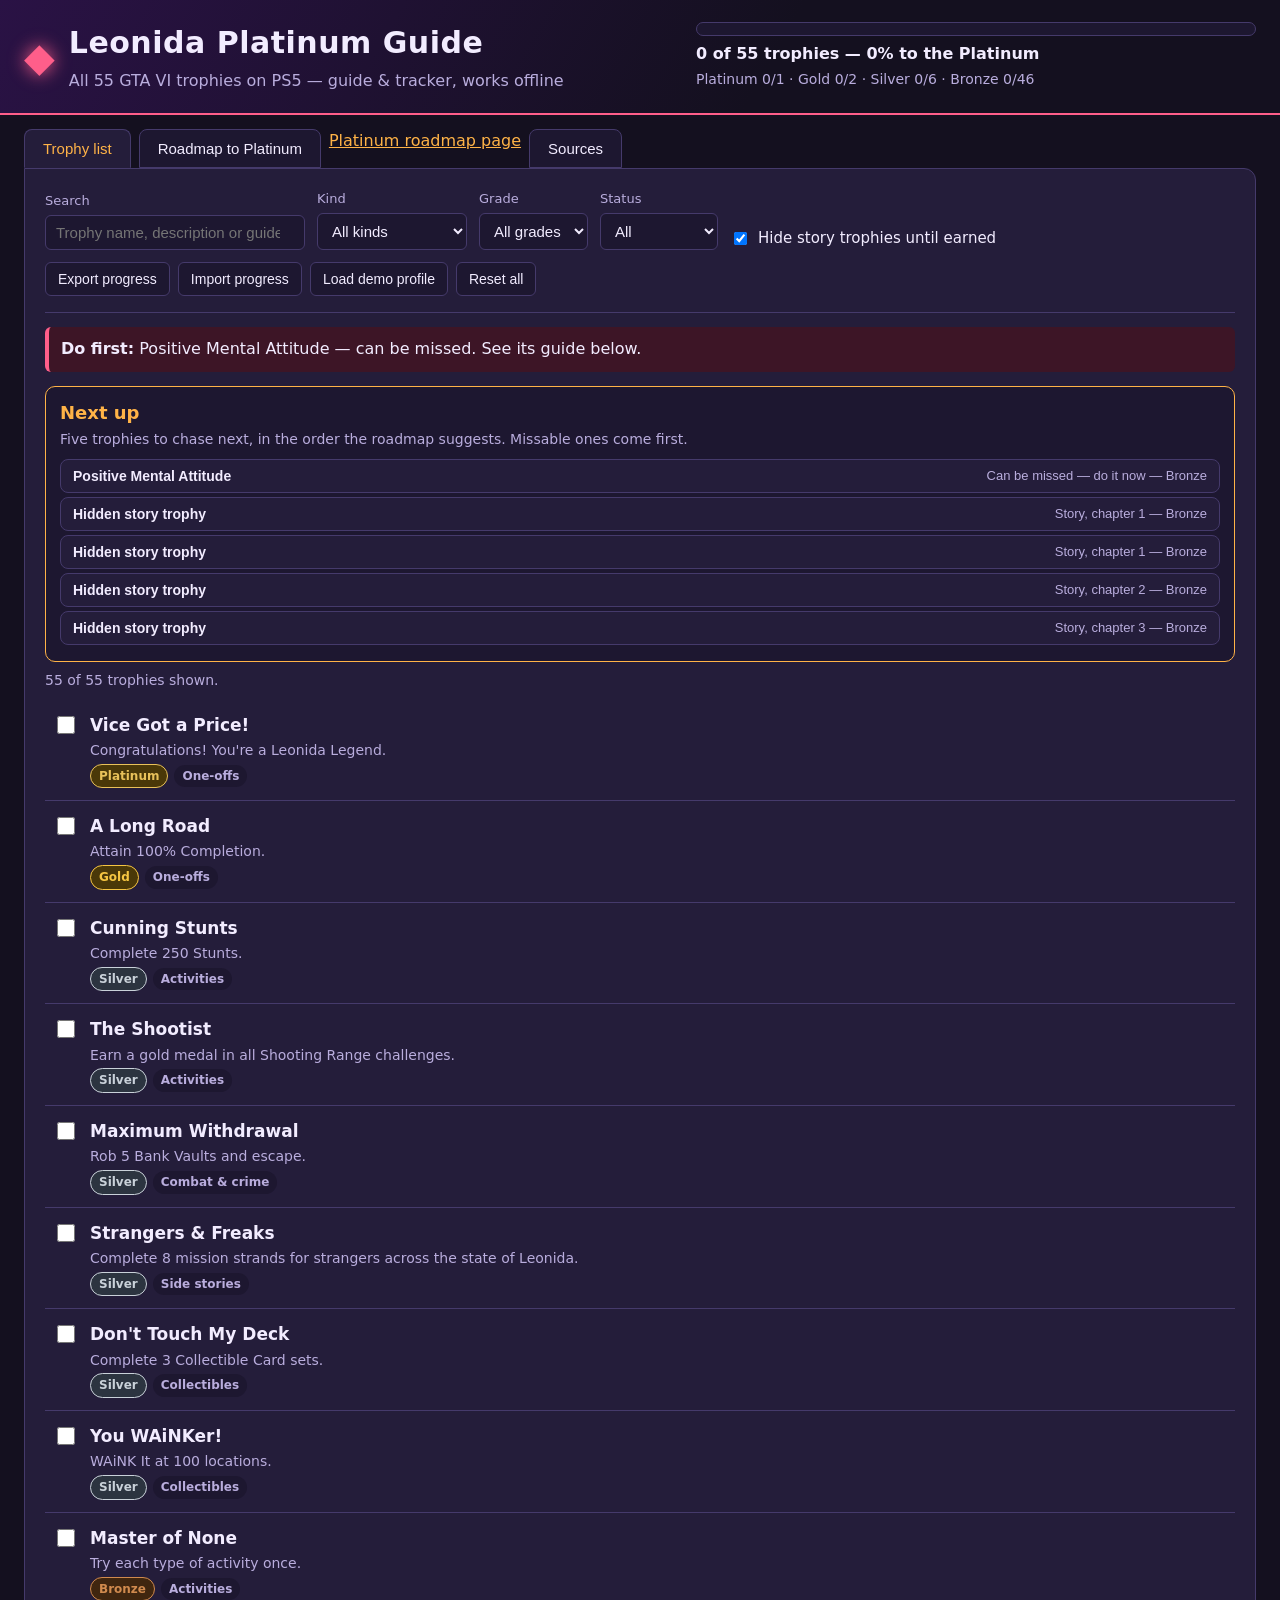
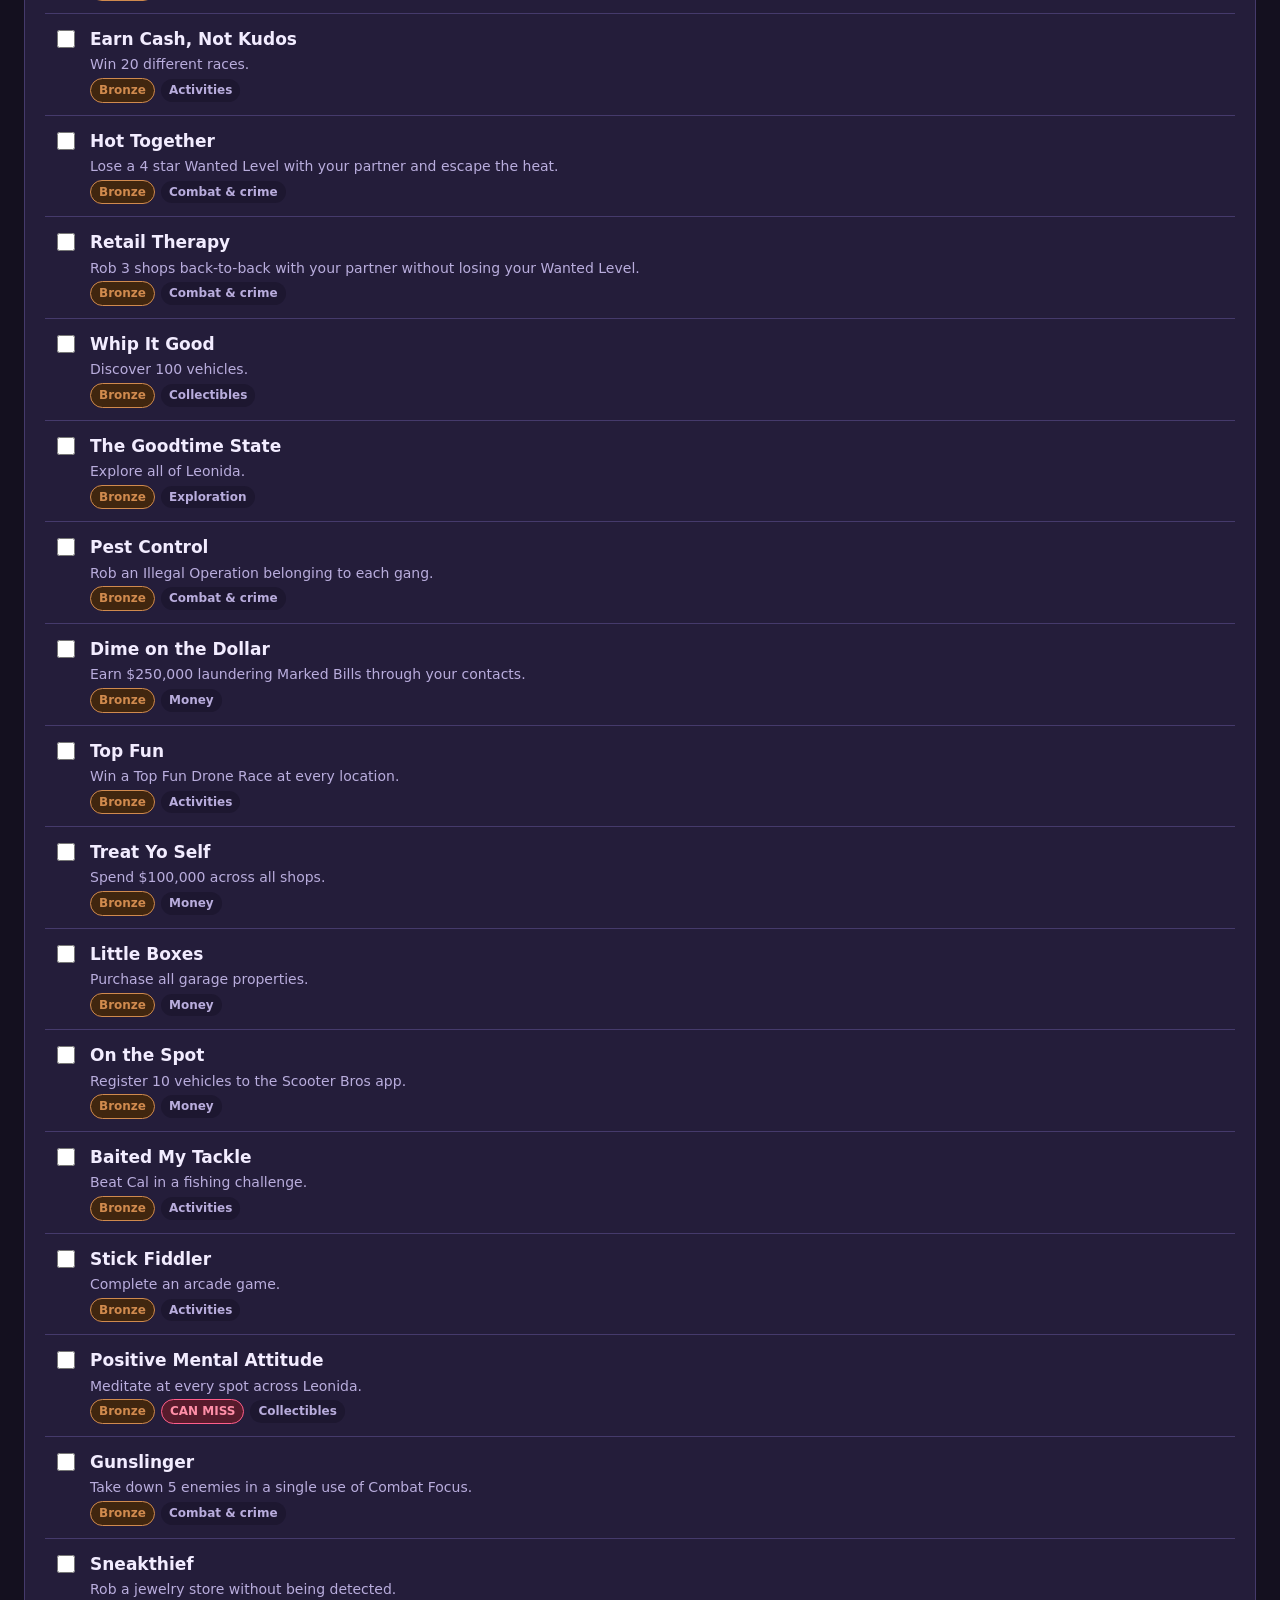
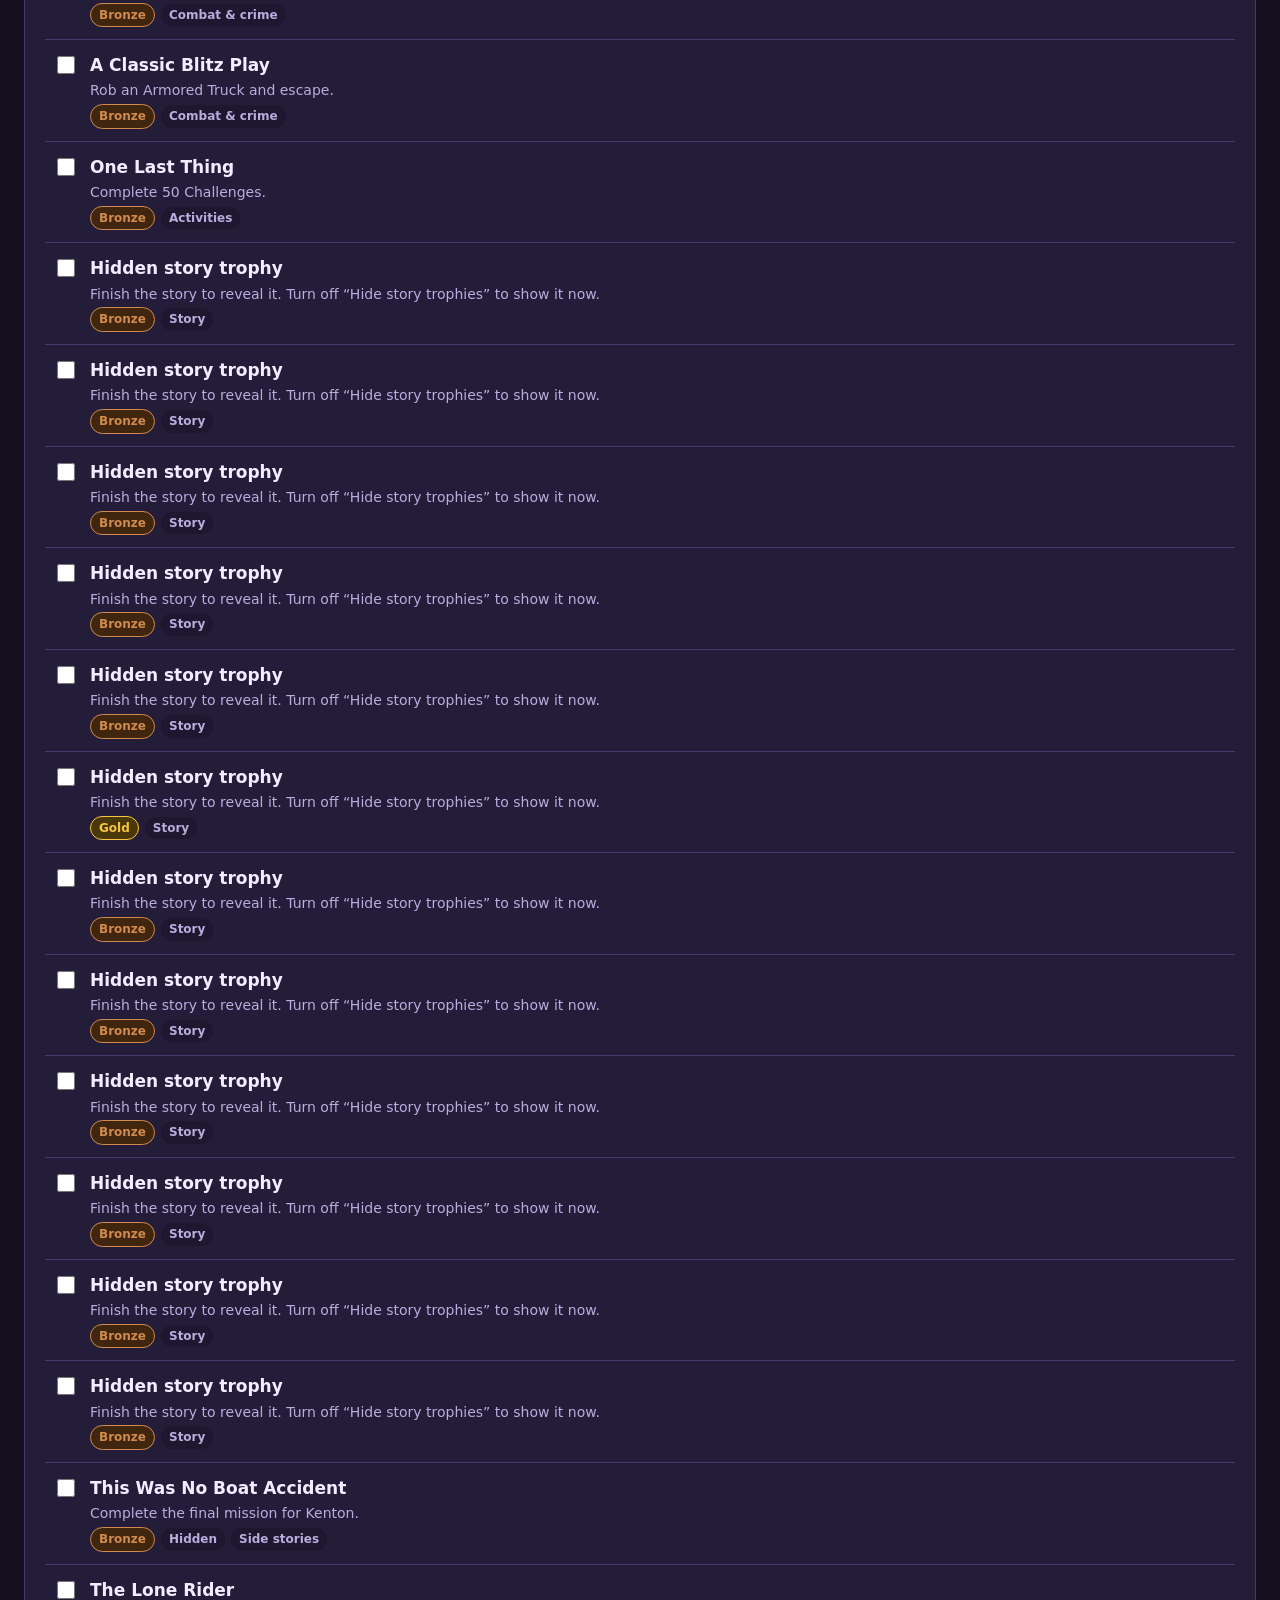
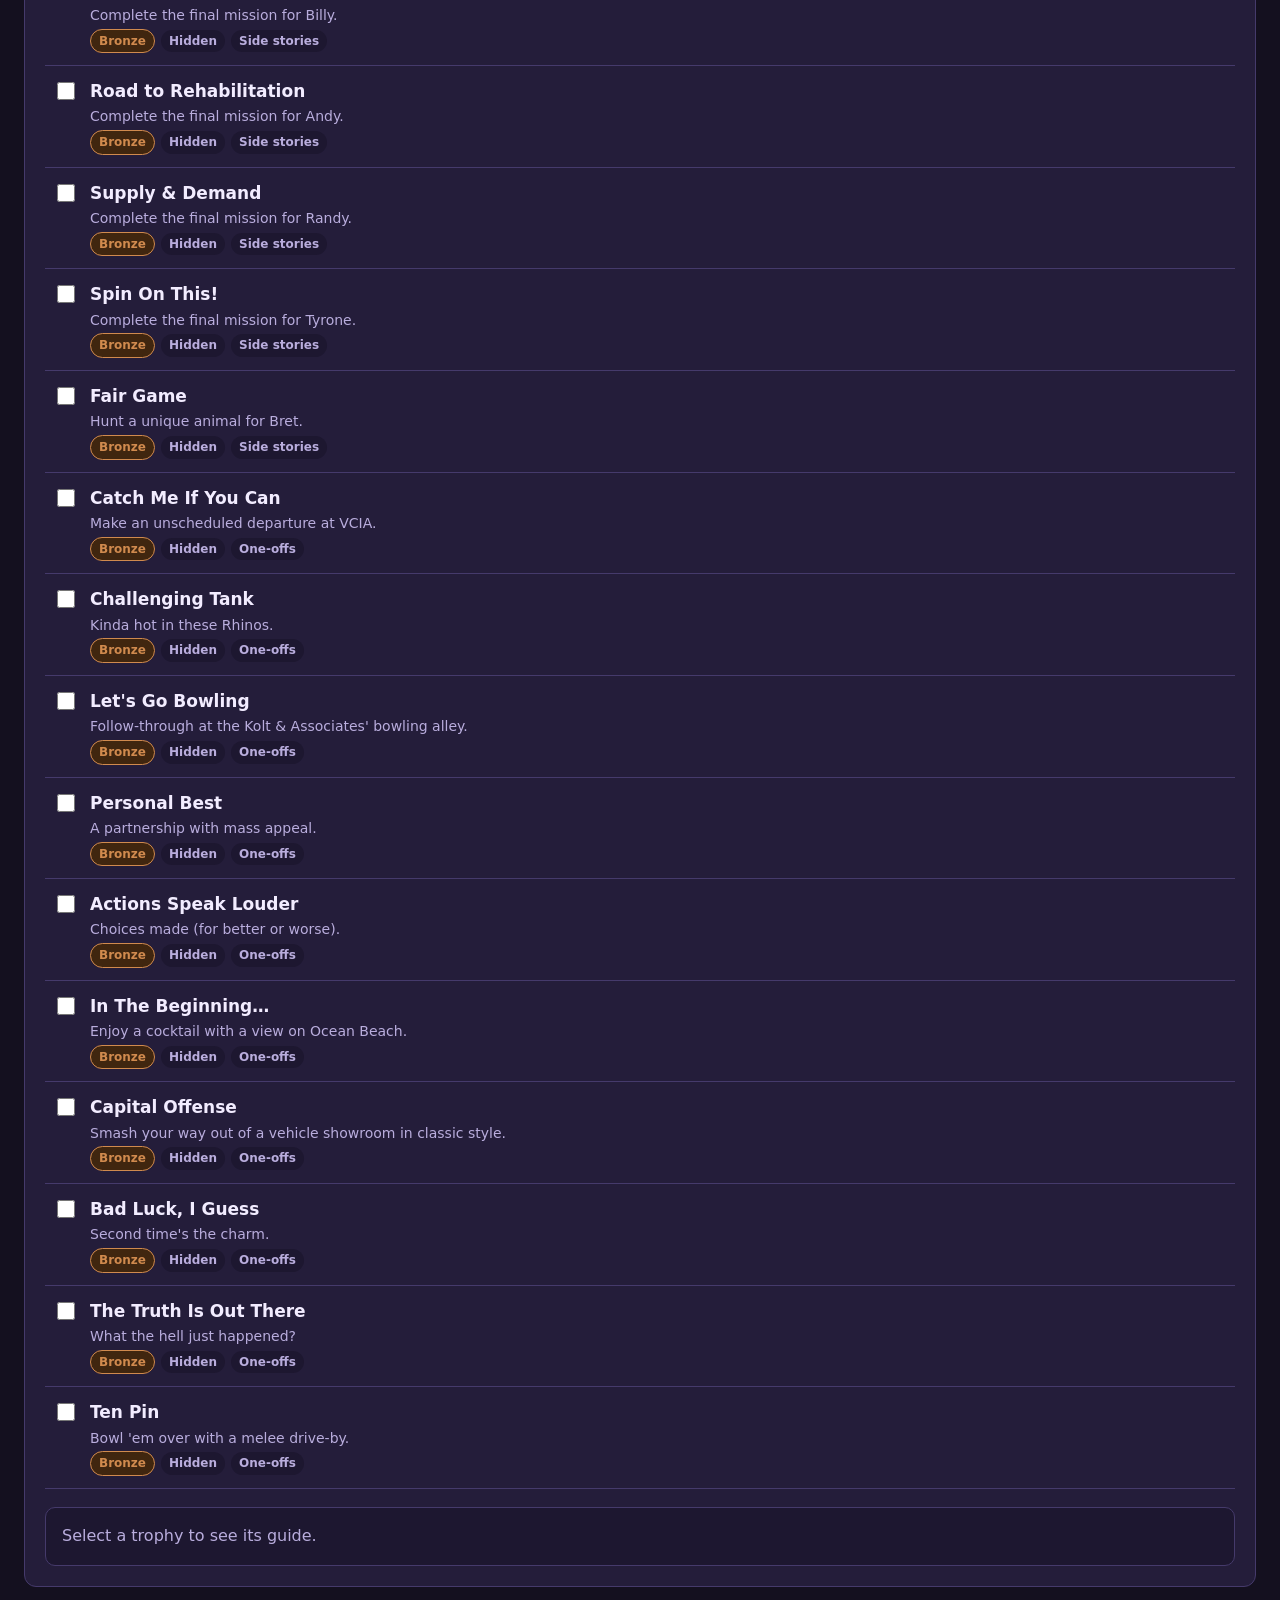
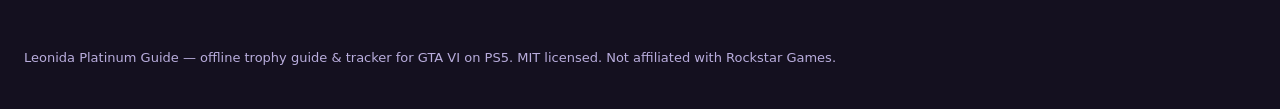
==== commit eb39f819: "Add platinum roadmap page" ====
--- a/app/index.html
+++ b/app/index.html
@@ -26,6 +26,7 @@
 <nav aria-label="Sections" class="views">
   <button class="view-btn active" data-view="list" type="button">Trophy list</button>
   <button class="view-btn" data-view="roadmap" type="button">Roadmap to Platinum</button>
+  <a class="view-link" href="roadmap.html">Platinum roadmap page</a>
   <button class="view-btn" data-view="sources" type="button">Sources</button>
 </nav>
 
